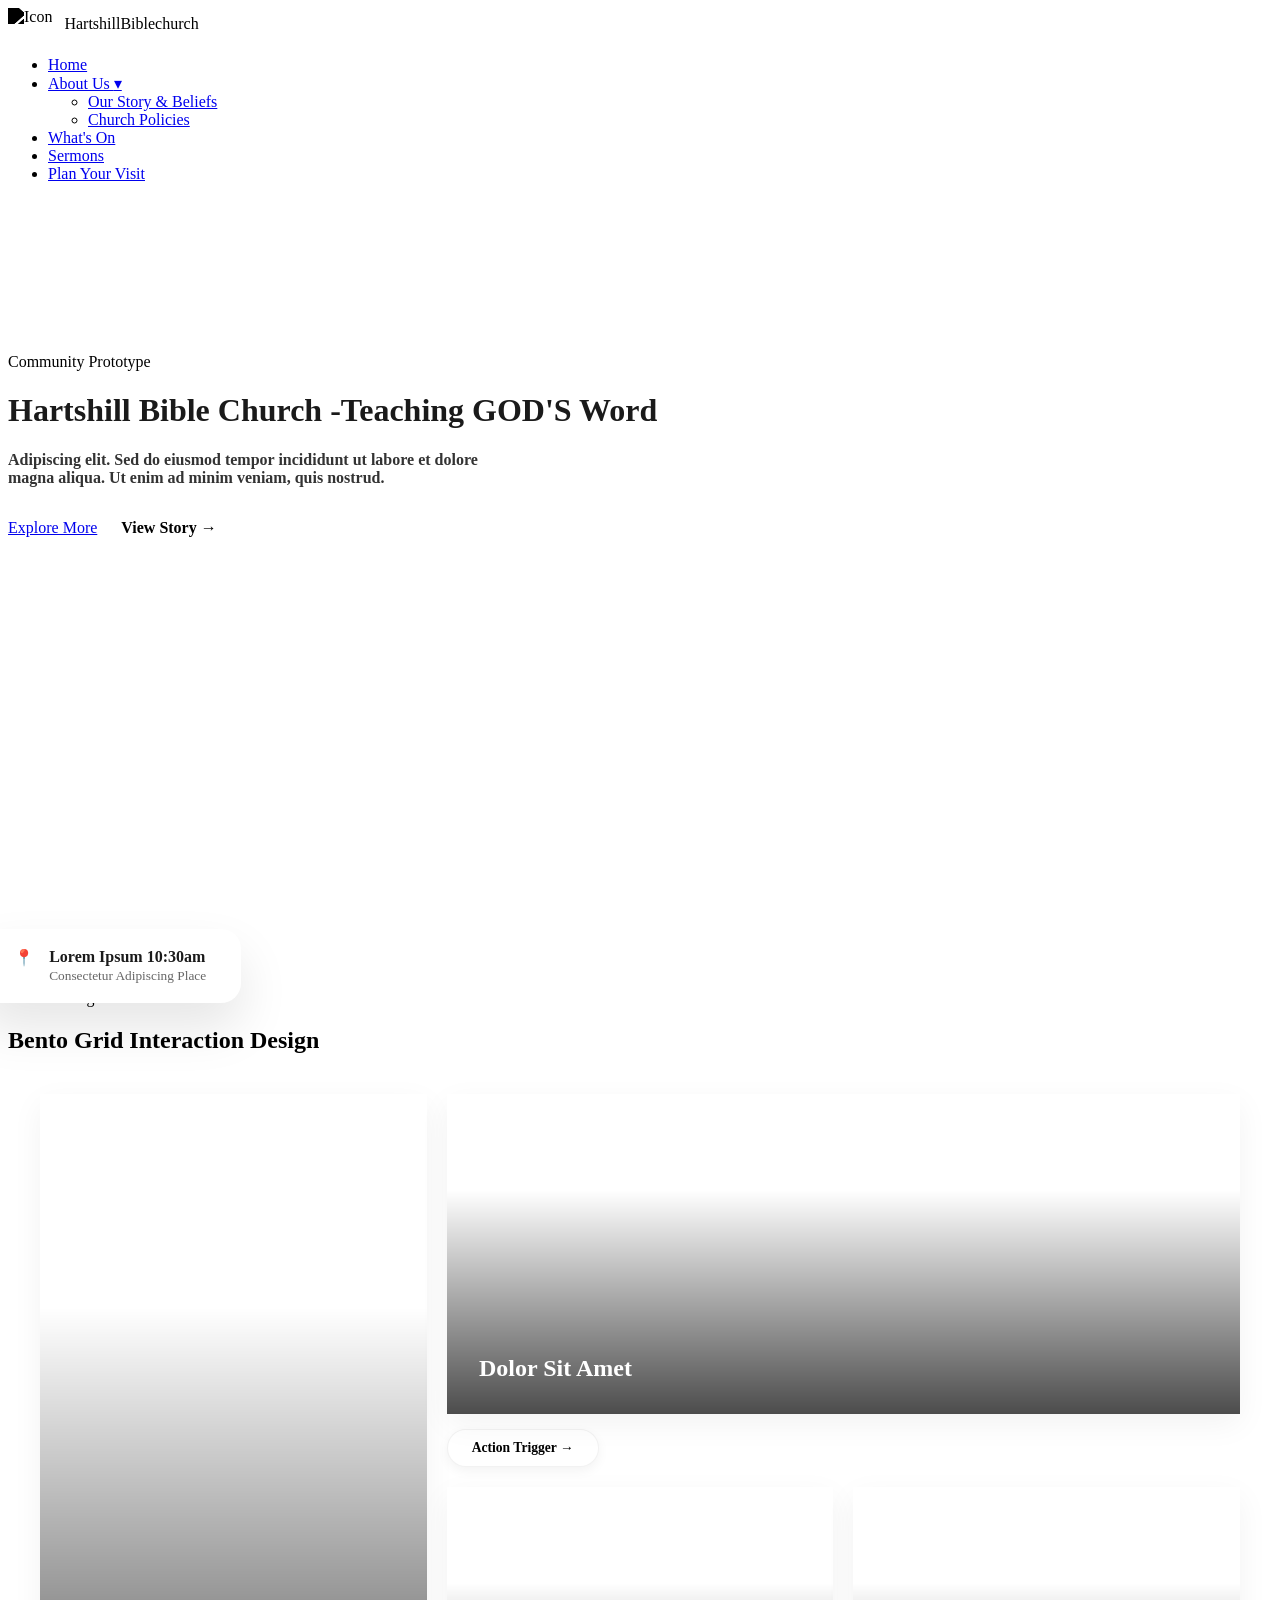
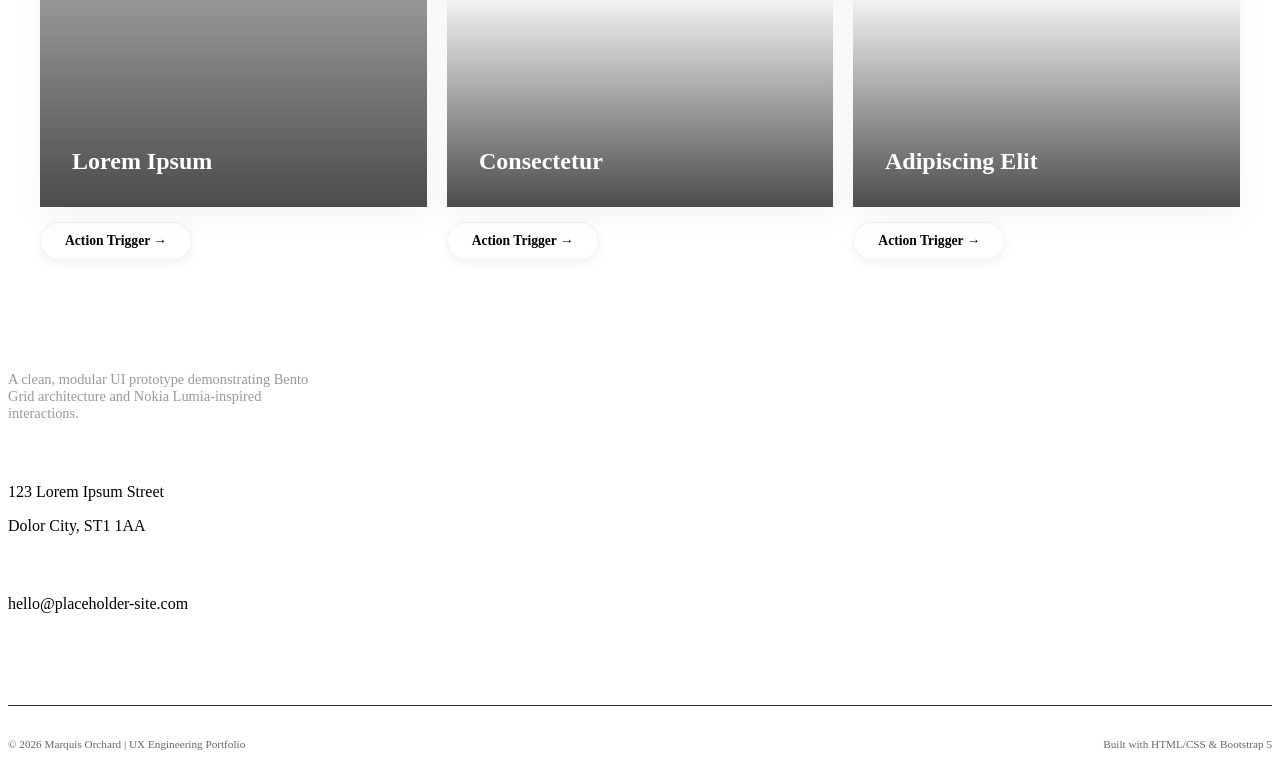
==== index.html @ 1adec82d "Initial Commit new" ====
<!DOCTYPE html>
<html lang="en">
<head>
    <meta charset="UTF-8">
    <meta name="viewport" content="width=device-width, initial-scale=1.0">
    <title>Project Prototype | UI Showcase</title>
    <link href="https://fonts.googleapis.com/css2?family=Plus+Jakarta+Sans:wght@300;400;600;800&display=swap" rel="stylesheet">
    <link rel="stylesheet" href="../Hartshill/Styles.css">
    <style>
        /* --- NAV & LOGO --- */
        .nav-logo-icon { 
            height: 32px; 
            width: auto;
            vertical-align: middle; 
            margin-right: 12px; 
            display: inline-block;
            filter: brightness(0); 
        }

        /* --- BENTO & TILE ANIMATION --- */
        .modern-bento {
            display: grid;
            grid-template-columns: repeat(3, 1fr);
            gap: 20px;
            max-width: 1200px;
            margin: 0 auto;
            padding: 20px;
        }

        .bento-card {
            height: 100%;
            min-height: 320px;
            padding: 0 !important;
            overflow: hidden;
            position: relative;
            background: white;
            border-radius: var(--radius);
            transition: transform 0.3s ease;
            box-shadow: 0 10px 30px rgba(0,0,0,0.05);
            text-decoration: none;
        }

        .bento-column.tall { grid-row: span 2; }
        .bento-column.wide { grid-column: span 2; }
        .bento-column { display: flex; flex-direction: column; gap: 15px; }

        .bento-card:hover .tile-slider { animation-play-state: paused !important; }
        .bento-card:hover { transform: translateY(-5px); z-index: 10; }

        .tile-slider {
            display: flex;
            flex-direction: column;
            width: 100%;
            height: 200%;
            position: absolute;
            top: 0; left: 0;
            will-change: transform;
        }

        @keyframes lumiaInterchange {
            0%, 40% { transform: translateY(0); }       
            50%, 90% { transform: translateY(-50%); }   
            100% { transform: translateY(0); }          
        }

        .bento-column:nth-child(1) .tile-slider { animation: lumiaInterchange 8s infinite; }
        .bento-column:nth-child(2) .tile-slider { animation: lumiaInterchange 11s infinite; animation-delay: 2s; }
        .bento-column:nth-child(3) .tile-slider { animation: lumiaInterchange 9s infinite; animation-delay: 1s; }
        .bento-column:nth-child(4) .tile-slider { animation: lumiaInterchange 10s infinite; animation-delay: 3s; }

        .tile-face {
            height: 50%;
            width: 100%;
            padding: 2rem;
            display: flex;
            flex-direction: column;
            justify-content: flex-end; 
            box-sizing: border-box;
            background-size: cover;
            background-position: center;
            position: relative;
        }

        .tile-face::before {
            content: '';
            position: absolute;
            top: 0; left: 0; width: 100%; height: 100%;
            background: linear-gradient(transparent 30%, rgba(0,0,0,0.7) 100%);
            z-index: 1;
        }

        .face-front h3 { color: white; margin: 0; z-index: 2; position: relative; font-size: 1.5rem; }

        .face-back { 
            background: var(--primary); 
            color: white; 
            justify-content: center; 
        }
        .face-back::before { display: none; } 
        .face-back h3, .face-back p { z-index: 2; position: relative; margin: 0; }
        .face-back p { margin-top: 10px; font-size: 0.85rem; line-height: 1.4; opacity: 0.9; }

        /* --- BUTTONS & TAGS --- */
        .btn-whats-on {
            display: inline-flex;
            align-items: center;
            padding: 10px 24px;
            background: white;
            color: var(--primary);
            text-decoration: none;
            border-radius: 100px;
            font-weight: 700;
            font-size: 0.85rem;
            box-shadow: 0 4px 12px rgba(0,0,0,0.05);
            transition: all 0.3s ease;
            border: 1px solid rgba(0,0,0,0.05);
        }
        .btn-whats-on:hover { transform: scale(1.05); background: var(--bg-alt); }

        .tag-green {
            position: absolute;
            top: 25px; left: 25px;
            background: var(--primary);
            padding: 6px 14px;
            border-radius: 100px;
            font-size: 0.7rem;
            font-weight: 800;
            text-transform: uppercase;
            letter-spacing: 1px;
            z-index: 3;
            color: white;
        }

        .reveal-card {
            opacity: 0;
            transform: translateY(20px);
            transition: all 0.6s ease-out;
        }
        .reveal-card.active { opacity: 1; transform: translateY(0); }

        .footer-logo {
            height: 100px;
            margin-bottom: 20px;
            filter: brightness(0) invert(1);
        }
        .footer-info-block h4 { color: white !important; opacity: 0.8; }

        @media (max-width: 900px) {
            .modern-bento { grid-template-columns: 1fr; }
            .bento-column.wide { grid-column: span 1; }
        }
    </style>
</head>
<body>

    <nav class="navbar">
        <a href="#" class="logo" style="text-decoration: none; color: inherit; display: flex; align-items: center;">
            <img src="../Hartshill/images/logo/cross.svg" alt="Icon" class="nav-logo-icon">
            Hartshill <span>Biblechurch</span>
        </a>
          <ul class="nav-links">
            <li><a href="../Hartshill/index.html">Home</a></li>
            <li class="dropdown">
                <a href="../Hartshill/About1.html" class="dropbtn">About Us <span class="chevron">▾</span></a>
                <ul class="dropdown-content">
                    <li><a href="../Hartshill/About1.html">Our Story & Beliefs</a></li>
                    <li><a href="../Hartshill/About2.html">Church Policies</a></li>
                </ul>
            </li>
            <li><a href="../Hartshill/whatson.html">What's On</a></li>
            <li><a href="../Hartshill/sermons.html">Sermons</a></li>
            <li><a href="../Hartshill/contacts.html" class="btn-nav">Plan Your Visit</a></li>
        </ul>
    </nav>

    <header class="video-hero">
        <div class="video-container">
            <video autoplay muted loop playsinline class="bg-video">
                <source src="../Hartshill/images/index/back.mp4" type="video/mp4">
            </video>
            <div class="video-overlay" style="background: linear-gradient(70deg, rgba(255, 255, 255, 0.5) 0%, rgba(255, 255, 255, 0.2) 100%);"></div>
        </div>
        <div class="hero-modern video-content">
            <div class="hero-text">
                <span class="badge">Community Prototype</span>
                <h1 style="color: #1a1a1a;">Hartshill Bible Church -Teaching <span>GOD'S</span> Word</h1>
                <p style="color: #333; font-weight: 600; max-width: 500px;">Adipiscing elit. Sed do eiusmod tempor incididunt ut labore et dolore magna aliqua. Ut enim ad minim veniam, quis nostrud.</p>
                <div class="hero-actions" style="margin-top: 2rem;">
                    <a href="#explore" class="btn-nav">Explore More</a>
                    <a href="#" style="margin-left: 20px; color: var(--primary); font-weight: 700; text-decoration: none;">View Story →</a>
                </div>
            </div>
            <div class="hero-visual">
                <div class="main-img" style="background: rgba(255, 255, 255, 0.15); height: 450px; width: 95%; backdrop-filter: blur(20px); border: 1px solid rgba(255, 255, 255, 0.4); border-radius: 40px; position: relative;">
                    <div class="float-card" style="box-shadow: 0 25px 50px rgba(0,0,0,0.1); background: white; border-radius: 20px; position: absolute; bottom: -15px; left: -30px; padding: 1.2rem 2.2rem; display: flex; gap: 15px;">
                        <span class="icon" style="color: var(--primary);">📍</span>
                        <div style="text-align: left;">
                            <strong style="color: #1a1a1a; display: block;">Lorem Ipsum 10:30am</strong>
                            <small style="color: #666;">Consectetur Adipiscing Place</small>
                        </div>
                    </div>
                </div>
            </div>
        </div>
    </header>

    <section class="grid-section bg-sage" id="explore">
        <div class="section-header-modern">
            <span class="sub-label">Interface Logic</span>
            <h2>Bento Grid Interaction Design</h2>
        </div>

        <div class="modern-bento">
            <div class="bento-column tall">
                <a href="#" class="bento-card reveal-card">
                    <div class="tile-slider">
                        <div class="tile-face face-front" style="background-image: url('../Hartshill/images/index/kids.png');">
                            <span class="tag-green">Category A</span>
                            <h3>Lorem Ipsum</h3>
                        </div>
                        <div class="tile-face face-back">
                            <h3>Lorem Ipsum</h3>
                            <p>Ut enim ad minim veniam, quis nostrud exercitation ullamco laboris nisi ut aliquip ex ea commodo consequat.</p>
                            <br>
                            <p>Duis aute irure dolor in reprehenderit in voluptate velit esse cillum dolore eu fugiat nulla pariatur.</p>
                        </div>
                    </div>
                </a>
                <div class="external-cta-wrap">
                    <a href="#" class="btn-whats-on">Action Trigger →</a>
                </div>
            </div>

            <div class="bento-column wide">
                <a href="#" class="bento-card reveal-card">
                    <div class="tile-slider">
                        <div class="tile-face face-front" style="background-image: url('../Hartshill/images/index/students.png');">
                            <span class="tag-green">Category B</span>
                            <h3>Dolor Sit Amet</h3>
                        </div>
                        <div class="tile-face face-back">
                            <h3>Dolor Sit Amet</h3>
                            <p>Excepteur sint occaecat cupidatat non proident, sunt in culpa qui officia deserunt mollit anim id est laborum.</p>
                            <br>
                            <p>Sed ut perspiciatis unde omnis iste natus error sit voluptatem accusantium doloremque laudantium.</p>
                        </div>
                    </div>
                </a>
                <div class="external-cta-wrap">
                    <a href="#" class="btn-whats-on">Action Trigger →</a>
                </div>
            </div>

            <div class="bento-column">
                <a href="#" class="bento-card reveal-card">
                    <div class="tile-slider">
                        <div class="tile-face face-front" style="background-image: url('../Hartshill/images/index/prayer.png');">
                            <h3>Consectetur</h3>
                        </div>
                        <div class="tile-face face-back">
                            <h3>Consectetur</h3>
                            <p>Nemo enim ipsam voluptatem quia voluptas sit aspernatur aut odit aut fugit, sed quia consequuntur magni dolores.</p>
                        </div>
                    </div>
                </a>
                <div class="external-cta-wrap">
                    <a href="#" class="btn-whats-on">Action Trigger →</a>
                </div>
            </div>

            <div class="bento-column">
                <a href="#" class="bento-card reveal-card">
                    <div class="tile-slider">
                        <div class="tile-face face-front" style="background-image: url('../Hartshill/images/index/community.png');">
                            <h3>Adipiscing Elit</h3>
                        </div>
                        <div class="tile-face face-back">
                            <h3>Adipiscing Elit</h3>
                            <p>Neque porro quisquam est, qui dolorem ipsum quia dolor sit amet, consectetur, adipisci velit, sed quia non numquam.</p>
                        </div>
                    </div>
                </a>
                <div class="external-cta-wrap">
                    <a href="#" class="btn-whats-on">Action Trigger →</a>
                </div>
            </div>
        </div>
    </section>

    <footer class="modern-footer">
        <div class="footer-grid">
            <div class="footer-left">
                <img src="../Hartshill/images/logo/logo.svg" alt="Logo" class="footer-logo">
                <h4 style="margin-bottom: 0.5rem; color: white !important;">Lorem Ipsum Organization</h4>
                <p style="color: #999; font-size: 0.9rem; max-width: 320px;">A clean, modular UI prototype demonstrating Bento Grid architecture and Nokia Lumia-inspired interactions.</p>
            </div>
            
            <div class="footer-info-block">
                <h4>Primary Location</h4>
                <p>123 Lorem Ipsum Street</p>
                <p>Dolor City, ST1 1AA</p>
            </div>

            <div class="footer-info-block">
                <h4>Contact Details</h4>
                <p>hello@placeholder-site.com</p>
                <div style="margin-top: 10px; font-size: 0.7rem; color: white; opacity: 0.6; font-weight: 800; letter-spacing: 1px;">DESIGN PROTOTYPE V1.0</div>
            </div>
        </div>

        <div style="margin-top: 4rem; padding-top: 2rem; border-top: 1px solid #333; display: flex; justify-content: space-between; font-size: 0.7rem; color: #666;">
            <span>© 2026 Marquis Orchard | UX Engineering Portfolio</span>
            <span>Built with HTML/CSS & Bootstrap 5</span>
        </div>
    </footer>

    <script>
        const observer = new IntersectionObserver((entries) => {
            entries.forEach(entry => {
                if (entry.isIntersecting) {
                    entry.target.classList.add('active');
                }
            });
        }, { threshold: 0.1 });
        document.querySelectorAll('.reveal-card').forEach(card => observer.observe(card));
    </script>
</body>
</html>
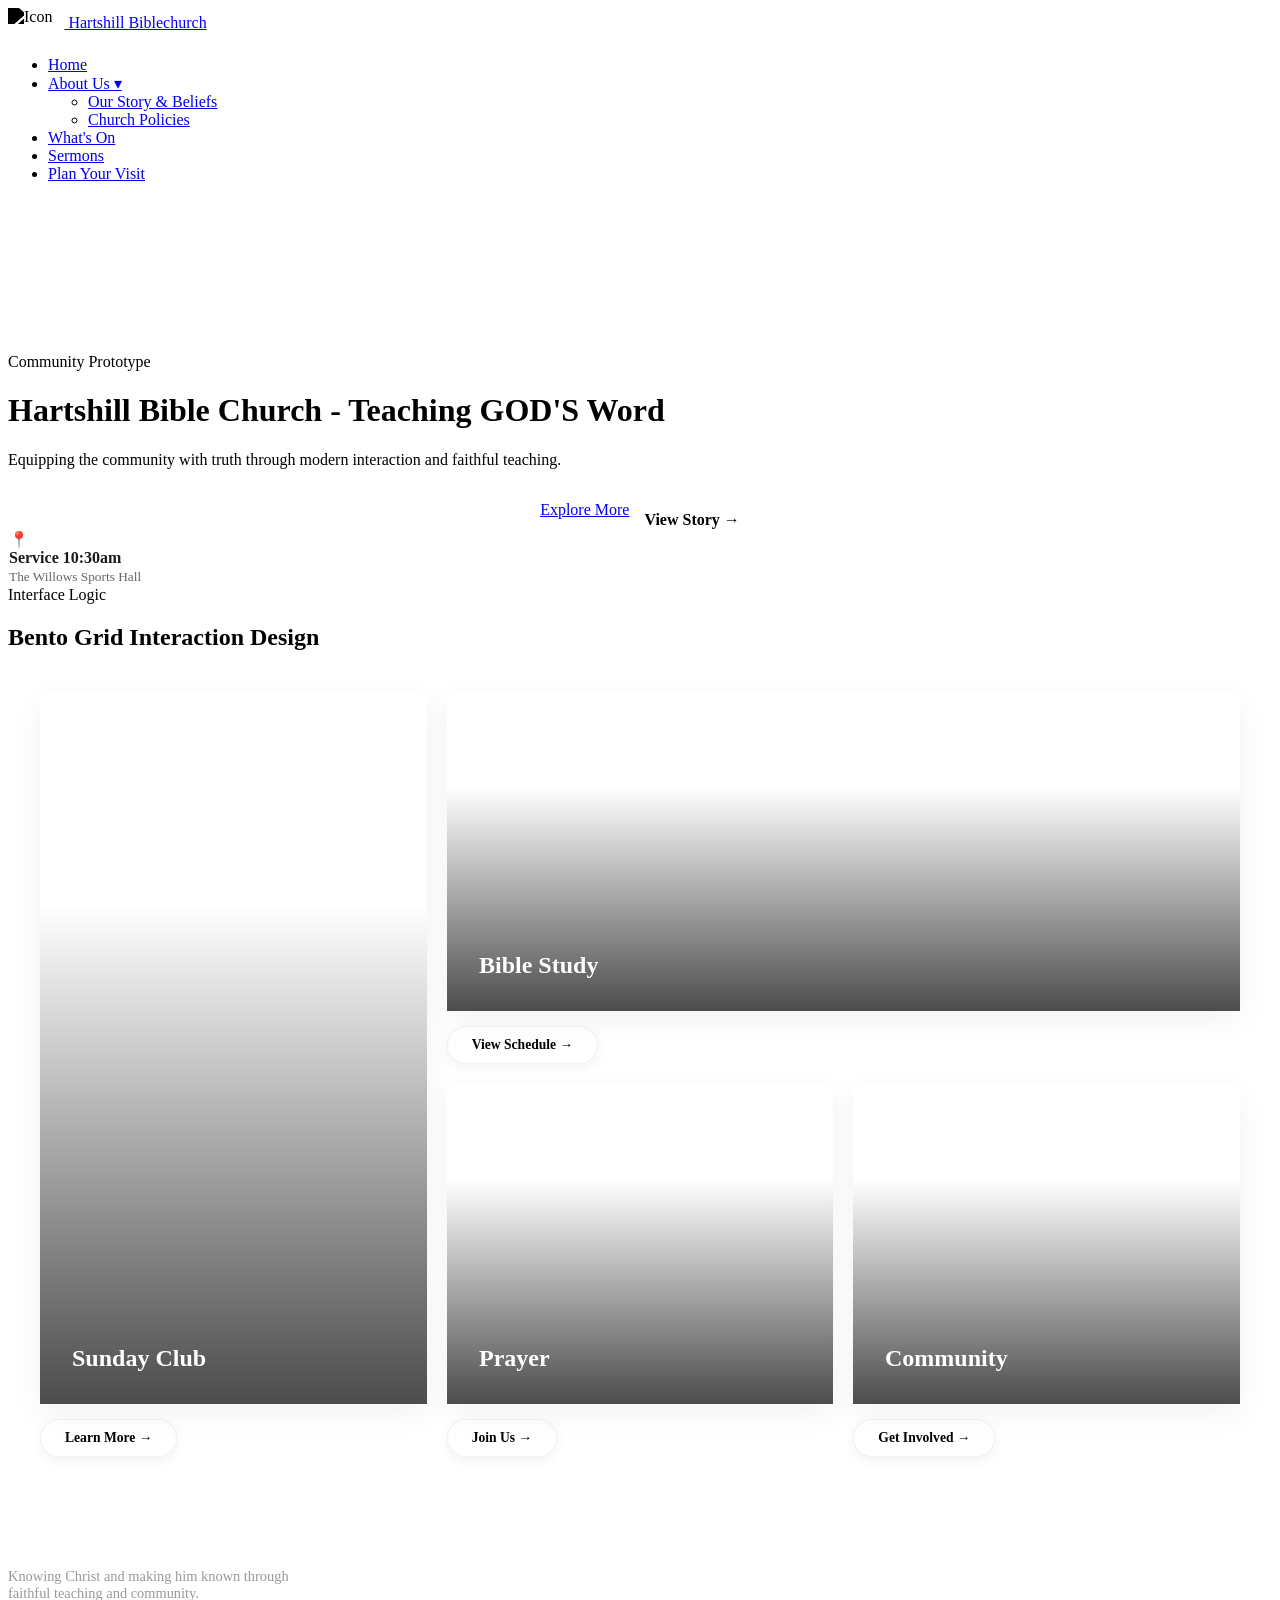
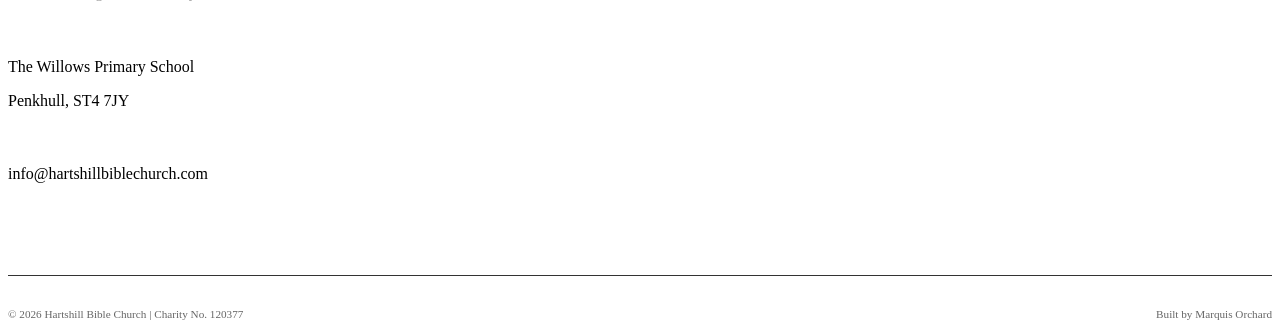
==== commit 3e2956bc: "new" ====
--- a/index.html
+++ b/index.html
@@ -143,18 +143,30 @@
             margin-bottom: 20px;
             filter: brightness(0) invert(1);
         }
-        .footer-info-block h4 { color: white !important; opacity: 0.8; }
-
+
+        /* --- NEW MOBILE OVERRIDES --- */
         @media (max-width: 900px) {
+            .video-hero { min-height: auto; padding: 100px 0 60px; }
+            .hero-modern { grid-template-columns: 1fr; text-align: center; gap: 2rem; }
+            .hero-text h1 { font-size: 2.5rem !important; }
+            .hero-text p { margin: 0 auto; }
+            .hero-visual { display: flex; justify-content: center; width: 100%; }
+            .main-img { width: 90% !important; height: 300px !important; margin: 0 auto; }
+            .float-card { position: relative !important; left: 0 !important; bottom: 0 !important; margin: 20px auto; width: 90%; }
+            
             .modern-bento { grid-template-columns: 1fr; }
             .bento-column.wide { grid-column: span 1; }
+            .bento-column.tall { grid-row: span 1; }
+            
+            .footer-grid { flex-direction: column; gap: 30px; text-align: center; }
+            .footer-left { display: flex; flex-direction: column; align-items: center; }
         }
     </style>
 </head>
 <body>
 
     <nav class="navbar">
-        <a href="#" class="logo" style="text-decoration: none; color: inherit; display: flex; align-items: center;">
+        <a href="#" class="logo">
             <img src="../Hartshill/images/logo/cross.svg" alt="Icon" class="nav-logo-icon">
             Hartshill <span>Biblechurch</span>
         </a>
@@ -178,25 +190,25 @@
             <video autoplay muted loop playsinline class="bg-video">
                 <source src="../Hartshill/images/index/back.mp4" type="video/mp4">
             </video>
-            <div class="video-overlay" style="background: linear-gradient(70deg, rgba(255, 255, 255, 0.5) 0%, rgba(255, 255, 255, 0.2) 100%);"></div>
+            <div class="video-overlay" style="background: linear-gradient(70deg, rgba(255, 255, 255, 0.7) 0%, rgba(255, 255, 255, 0.3) 100%);"></div>
         </div>
         <div class="hero-modern video-content">
             <div class="hero-text">
                 <span class="badge">Community Prototype</span>
-                <h1 style="color: #1a1a1a;">Hartshill Bible Church -Teaching <span>GOD'S</span> Word</h1>
-                <p style="color: #333; font-weight: 600; max-width: 500px;">Adipiscing elit. Sed do eiusmod tempor incididunt ut labore et dolore magna aliqua. Ut enim ad minim veniam, quis nostrud.</p>
-                <div class="hero-actions" style="margin-top: 2rem;">
+                <h1>Hartshill Bible Church - Teaching <span>GOD'S</span> Word</h1>
+                <p>Equipping the community with truth through modern interaction and faithful teaching.</p>
+                <div class="hero-actions" style="margin-top: 2rem; display: flex; gap: 15px; flex-wrap: wrap; justify-content: center;">
                     <a href="#explore" class="btn-nav">Explore More</a>
-                    <a href="#" style="margin-left: 20px; color: var(--primary); font-weight: 700; text-decoration: none;">View Story →</a>
+                    <a href="#" style="color: var(--primary); font-weight: 700; text-decoration: none; padding-top: 10px;">View Story →</a>
                 </div>
             </div>
             <div class="hero-visual">
-                <div class="main-img" style="background: rgba(255, 255, 255, 0.15); height: 450px; width: 95%; backdrop-filter: blur(20px); border: 1px solid rgba(255, 255, 255, 0.4); border-radius: 40px; position: relative;">
-                    <div class="float-card" style="box-shadow: 0 25px 50px rgba(0,0,0,0.1); background: white; border-radius: 20px; position: absolute; bottom: -15px; left: -30px; padding: 1.2rem 2.2rem; display: flex; gap: 15px;">
-                        <span class="icon" style="color: var(--primary);">📍</span>
+                <div class="main-img" style="background: rgba(255, 255, 255, 0.15); backdrop-filter: blur(20px); border: 1px solid rgba(255, 255, 255, 0.4); border-radius: 40px; position: relative;">
+                    <div class="float-card">
+                        <span class="icon">📍</span>
                         <div style="text-align: left;">
-                            <strong style="color: #1a1a1a; display: block;">Lorem Ipsum 10:30am</strong>
-                            <small style="color: #666;">Consectetur Adipiscing Place</small>
+                            <strong style="color: #1a1a1a; display: block;">Service 10:30am</strong>
+                            <small style="color: #666;">The Willows Sports Hall</small>
                         </div>
                     </div>
                 </div>
@@ -215,19 +227,17 @@
                 <a href="#" class="bento-card reveal-card">
                     <div class="tile-slider">
                         <div class="tile-face face-front" style="background-image: url('../Hartshill/images/index/kids.png');">
-                            <span class="tag-green">Category A</span>
-                            <h3>Lorem Ipsum</h3>
+                            <span class="tag-green">Children</span>
+                            <h3>Sunday Club</h3>
                         </div>
                         <div class="tile-face face-back">
-                            <h3>Lorem Ipsum</h3>
-                            <p>Ut enim ad minim veniam, quis nostrud exercitation ullamco laboris nisi ut aliquip ex ea commodo consequat.</p>
-                            <br>
-                            <p>Duis aute irure dolor in reprehenderit in voluptate velit esse cillum dolore eu fugiat nulla pariatur.</p>
+                            <h3>Sunday Club</h3>
+                            <p>Engaging teaching for the younger generation in a safe, fun environment.</p>
                         </div>
                     </div>
                 </a>
                 <div class="external-cta-wrap">
-                    <a href="#" class="btn-whats-on">Action Trigger →</a>
+                    <a href="#" class="btn-whats-on">Learn More →</a>
                 </div>
             </div>
 
@@ -235,19 +245,17 @@
                 <a href="#" class="bento-card reveal-card">
                     <div class="tile-slider">
                         <div class="tile-face face-front" style="background-image: url('../Hartshill/images/index/students.png');">
-                            <span class="tag-green">Category B</span>
-                            <h3>Dolor Sit Amet</h3>
+                            <span class="tag-green">Students</span>
+                            <h3>Bible Study</h3>
                         </div>
                         <div class="tile-face face-back">
-                            <h3>Dolor Sit Amet</h3>
-                            <p>Excepteur sint occaecat cupidatat non proident, sunt in culpa qui officia deserunt mollit anim id est laborum.</p>
-                            <br>
-                            <p>Sed ut perspiciatis unde omnis iste natus error sit voluptatem accusantium doloremque laudantium.</p>
+                            <h3>Bible Study</h3>
+                            <p>Mid-week groups focusing on deep dives into the text and community building.</p>
                         </div>
                     </div>
                 </a>
                 <div class="external-cta-wrap">
-                    <a href="#" class="btn-whats-on">Action Trigger →</a>
+                    <a href="#" class="btn-whats-on">View Schedule →</a>
                 </div>
             </div>
 
@@ -255,16 +263,16 @@
                 <a href="#" class="bento-card reveal-card">
                     <div class="tile-slider">
                         <div class="tile-face face-front" style="background-image: url('../Hartshill/images/index/prayer.png');">
-                            <h3>Consectetur</h3>
+                            <h3>Prayer</h3>
                         </div>
                         <div class="tile-face face-back">
-                            <h3>Consectetur</h3>
-                            <p>Nemo enim ipsam voluptatem quia voluptas sit aspernatur aut odit aut fugit, sed quia consequuntur magni dolores.</p>
+                            <h3>Prayer</h3>
+                            <p>Connecting with God through dedicated times of intercession and praise.</p>
                         </div>
                     </div>
                 </a>
                 <div class="external-cta-wrap">
-                    <a href="#" class="btn-whats-on">Action Trigger →</a>
+                    <a href="#" class="btn-whats-on">Join Us →</a>
                 </div>
             </div>
 
@@ -272,16 +280,16 @@
                 <a href="#" class="bento-card reveal-card">
                     <div class="tile-slider">
                         <div class="tile-face face-front" style="background-image: url('../Hartshill/images/index/community.png');">
-                            <h3>Adipiscing Elit</h3>
+                            <h3>Community</h3>
                         </div>
                         <div class="tile-face face-back">
-                            <h3>Adipiscing Elit</h3>
-                            <p>Neque porro quisquam est, qui dolorem ipsum quia dolor sit amet, consectetur, adipisci velit, sed quia non numquam.</p>
+                            <h3>Community</h3>
+                            <p>Events and gatherings designed to bring people together from all walks of life.</p>
                         </div>
                     </div>
                 </a>
                 <div class="external-cta-wrap">
-                    <a href="#" class="btn-whats-on">Action Trigger →</a>
+                    <a href="#" class="btn-whats-on">Get Involved →</a>
                 </div>
             </div>
         </div>
@@ -291,26 +299,26 @@
         <div class="footer-grid">
             <div class="footer-left">
                 <img src="../Hartshill/images/logo/logo.svg" alt="Logo" class="footer-logo">
-                <h4 style="margin-bottom: 0.5rem; color: white !important;">Lorem Ipsum Organization</h4>
-                <p style="color: #999; font-size: 0.9rem; max-width: 320px;">A clean, modular UI prototype demonstrating Bento Grid architecture and Nokia Lumia-inspired interactions.</p>
+                <h4 style="margin-bottom: 0.5rem; color: white !important;">Hartshill Bible Church</h4>
+                <p style="color: #999; font-size: 0.9rem; max-width: 320px;">Knowing Christ and making him known through faithful teaching and community.</p>
             </div>
             
             <div class="footer-info-block">
-                <h4>Primary Location</h4>
-                <p>123 Lorem Ipsum Street</p>
-                <p>Dolor City, ST1 1AA</p>
+                <h4 style="color: white !important; margin-bottom: 10px;">Primary Location</h4>
+                <p>The Willows Primary School</p>
+                <p>Penkhull, ST4 7JY</p>
             </div>
 
             <div class="footer-info-block">
-                <h4>Contact Details</h4>
-                <p>hello@placeholder-site.com</p>
+                <h4 style="color: white !important; margin-bottom: 10px;">Contact Details</h4>
+                <p>info@hartshillbiblechurch.com</p>
                 <div style="margin-top: 10px; font-size: 0.7rem; color: white; opacity: 0.6; font-weight: 800; letter-spacing: 1px;">DESIGN PROTOTYPE V1.0</div>
             </div>
         </div>
 
-        <div style="margin-top: 4rem; padding-top: 2rem; border-top: 1px solid #333; display: flex; justify-content: space-between; font-size: 0.7rem; color: #666;">
-            <span>© 2026 Marquis Orchard | UX Engineering Portfolio</span>
-            <span>Built with HTML/CSS & Bootstrap 5</span>
+        <div style="margin-top: 4rem; padding-top: 2rem; border-top: 1px solid #333; display: flex; justify-content: space-between; flex-wrap: wrap; gap: 10px; font-size: 0.7rem; color: #666;">
+            <span>© 2026 Hartshill Bible Church | Charity No. 120377</span>
+            <span>Built by Marquis Orchard</span>
         </div>
     </footer>
 
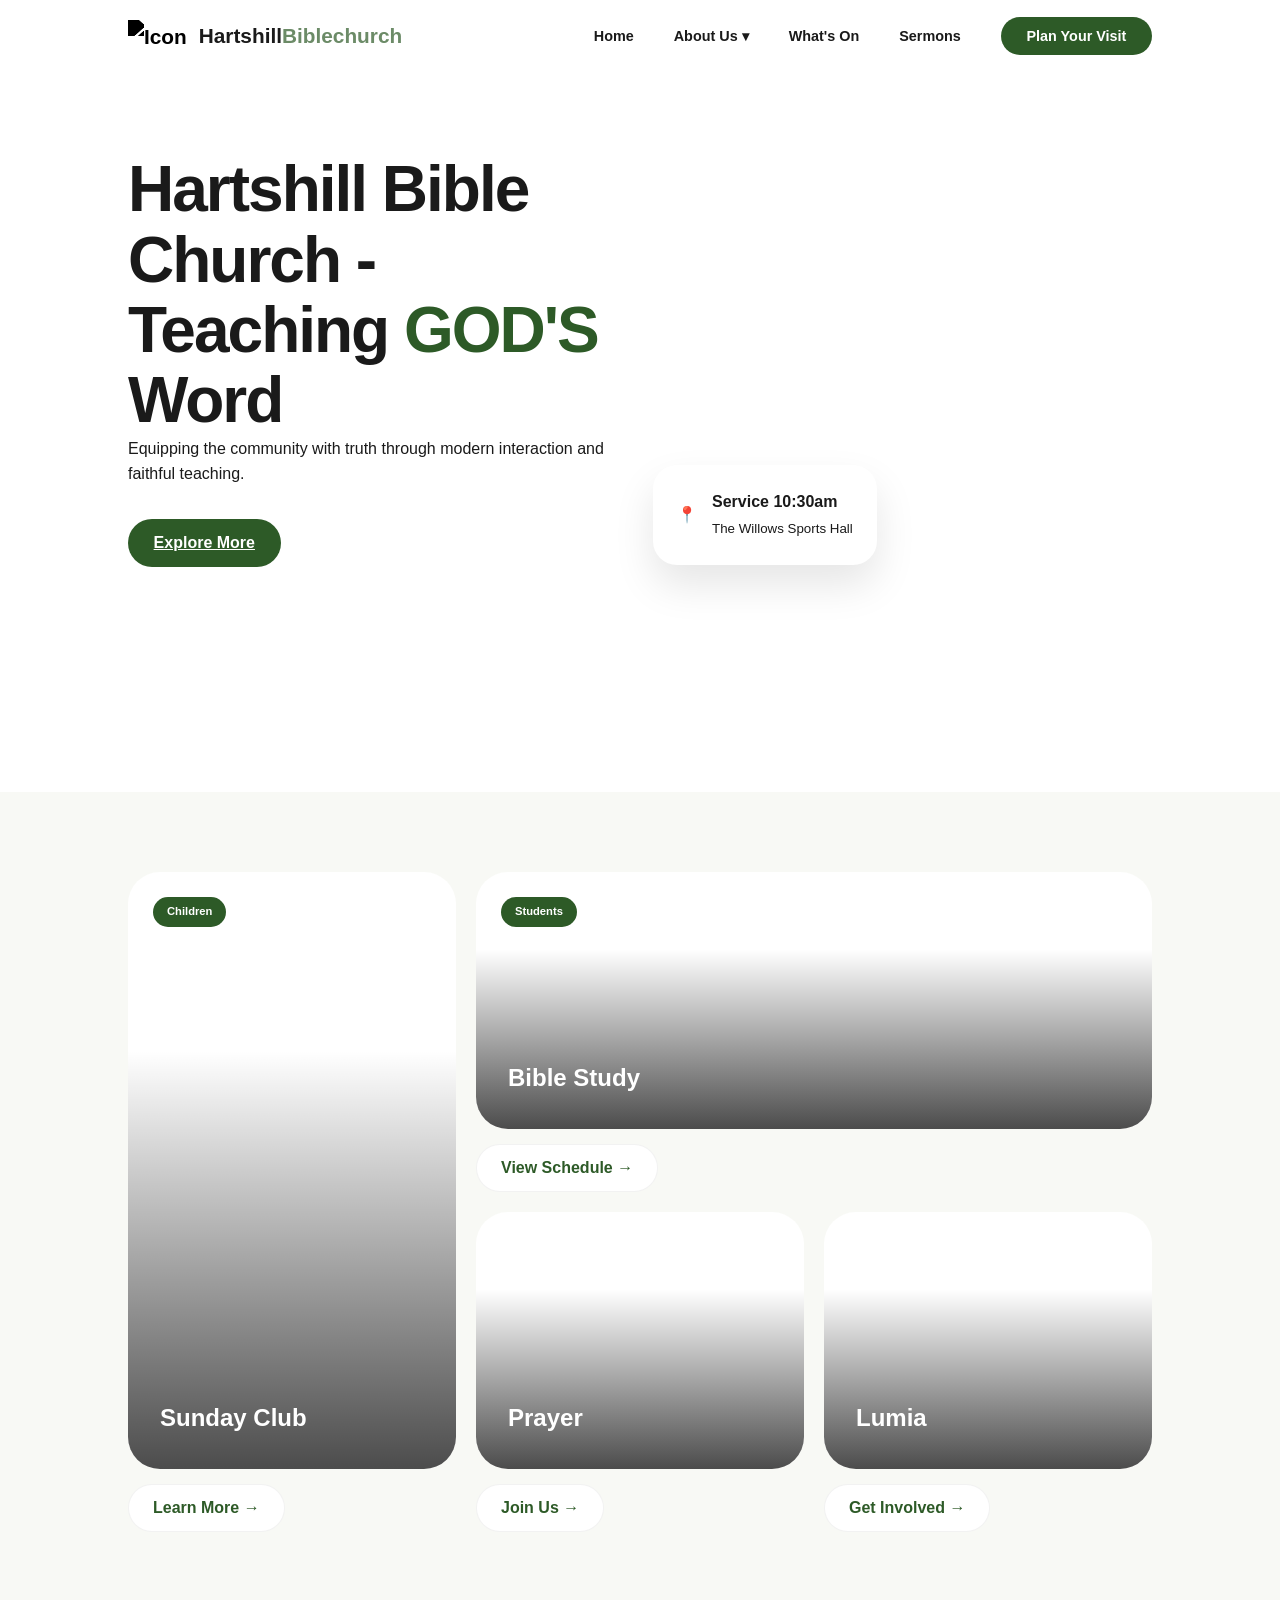
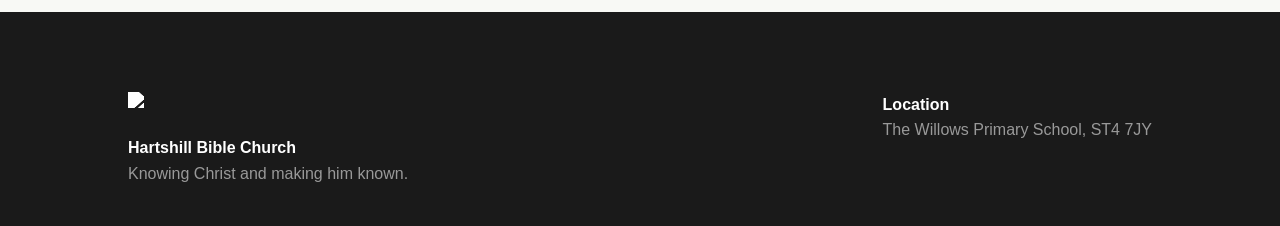
==== commit 0f975a02: "update" ====
--- a/index.html
+++ b/index.html
@@ -3,177 +3,148 @@
 <head>
     <meta charset="UTF-8">
     <meta name="viewport" content="width=device-width, initial-scale=1.0">
-    <title>Project Prototype | UI Showcase</title>
+    <title>Hartshill Bible Church | UI Prototype</title>
     <link href="https://fonts.googleapis.com/css2?family=Plus+Jakarta+Sans:wght@300;400;600;800&display=swap" rel="stylesheet">
-    <link rel="stylesheet" href="../Hartshill/Styles.css">
     <style>
-        /* --- NAV & LOGO --- */
-        .nav-logo-icon { 
-            height: 32px; 
-            width: auto;
-            vertical-align: middle; 
-            margin-right: 12px; 
-            display: inline-block;
-            filter: brightness(0); 
-        }
-
-        /* --- BENTO & TILE ANIMATION --- */
-        .modern-bento {
-            display: grid;
-            grid-template-columns: repeat(3, 1fr);
-            gap: 20px;
-            max-width: 1200px;
-            margin: 0 auto;
-            padding: 20px;
-        }
-
-        .bento-card {
-            height: 100%;
-            min-height: 320px;
-            padding: 0 !important;
-            overflow: hidden;
-            position: relative;
+        /* ==========================================================================
+           1. CORE VARIABLES & RESET
+           ========================================================================== */
+        :root {
+            --primary: #2d5a27;      /* Forest Green */
+            --accent: #d4a373;       /* Earthy Gold */
+            --text: #1a1a1a;
+            --text-light: #666;
+            --bg: #ffffff;
+            --bg-alt: #f8f9f5;
+            --radius: 32px;
+            --container-padding: 10%;
+        }
+
+        * { margin: 0; padding: 0; box-sizing: border-box; }
+
+        body {
+            font-family: 'Plus Jakarta Sans', sans-serif;
+            color: var(--text);
+            background: var(--bg);
+            overflow-x: hidden;
+            line-height: 1.6;
+        }
+
+        /* ==========================================================================
+           2. NAVIGATION (Fixes Dropdown Collision)
+           ========================================================================== */
+        .navbar {
+            display: flex;
+            justify-content: space-between;
+            align-items: center;
+            padding: 1.2rem var(--container-padding);
+            background: rgba(255, 255, 255, 0.85);
+            backdrop-filter: blur(20px);
+            position: sticky;
+            top: 0;
+            z-index: 2000;
+        }
+
+        .logo { font-weight: 800; font-size: 1.3rem; text-decoration: none; color: var(--text); display: flex; align-items: center; }
+        .logo span { color: var(--primary); opacity: 0.7; }
+        .nav-logo-icon { height: 32px; margin-right: 12px; filter: brightness(0); }
+
+        .nav-links { display: flex; gap: 2.5rem; list-style: none; align-items: center; }
+        .nav-links a { text-decoration: none; color: var(--text); font-weight: 600; font-size: 0.9rem; }
+
+        /* FIXED: Dropdown floats OVER the hero */
+        .dropdown { position: relative; }
+        .dropdown-content {
+            display: none;
+            position: absolute;
+            top: 100%;
+            left: 0;
             background: white;
-            border-radius: var(--radius);
-            transition: transform 0.3s ease;
-            box-shadow: 0 10px 30px rgba(0,0,0,0.05);
-            text-decoration: none;
-        }
-
+            min-width: 220px;
+            box-shadow: 0 10px 30px rgba(0,0,0,0.1);
+            border-radius: 15px;
+            padding: 10px 0;
+            list-style: none;
+            z-index: 3000;
+        }
+        .dropdown:hover .dropdown-content { display: block; animation: fadeIn 0.3s ease; }
+        .dropdown-content li a { padding: 10px 20px; display: block; }
+        .btn-nav { background: var(--primary); color: white !important; padding: 0.7rem 1.6rem; border-radius: 100px; font-weight: 700; }
+
+        /* ==========================================================================
+           3. HERO & VIDEO (Restored Layout)
+           ========================================================================== */
+        .video-hero { position: relative; width: 100%; overflow: hidden; min-height: 80vh; background: #fff; }
+        .video-container { position: absolute; top: 0; left: 0; width: 100%; height: 100%; z-index: 1; }
+        .bg-video { width: 100%; height: 100%; object-fit: cover; }
+        .video-overlay { position: absolute; top: 0; left: 0; width: 100%; height: 100%; background: linear-gradient(70deg, rgba(255, 255, 255, 0.7) 0%, rgba(255, 255, 255, 0.3) 100%); z-index: 2; }
+
+        .hero-modern { display: grid; grid-template-columns: 1fr 1fr; align-items: center; padding: 4rem var(--container-padding); gap: 4rem; position: relative; z-index: 3; }
+        .hero-text h1 { font-size: clamp(2.5rem, 5vw, 4.5rem); line-height: 1.1; letter-spacing: -2px; }
+        .hero-text span { color: var(--primary); }
+
+        .hero-visual { position: relative; }
+        .main-img { height: 450px; background: rgba(255, 255, 255, 0.15); backdrop-filter: blur(20px); border: 1px solid rgba(255, 255, 255, 0.4); border-radius: 40px; }
+        .float-card { position: absolute; bottom: 20px; left: -20px; background: white; padding: 1.5rem; border-radius: 24px; box-shadow: 0 20px 40px rgba(0,0,0,0.1); display: flex; gap: 15px; align-items: center; }
+
+        /* ==========================================================================
+           4. BENTO GRID & LUMIA ANIMATION (The Fixed Section)
+           ========================================================================== */
+        .grid-section { padding: 80px var(--container-padding); background: var(--bg-alt); }
+        .modern-bento { display: grid; grid-template-columns: repeat(3, 1fr); grid-auto-rows: 320px; gap: 20px; max-width: 1200px; margin: 0 auto; }
+        
+        /* Grid Alignment Fixes */
+        .bento-column { display: flex; flex-direction: column; gap: 15px; height: 100%; }
         .bento-column.tall { grid-row: span 2; }
         .bento-column.wide { grid-column: span 2; }
-        .bento-column { display: flex; flex-direction: column; gap: 15px; }
-
-        .bento-card:hover .tile-slider { animation-play-state: paused !important; }
+
+        .bento-card { flex: 1; position: relative; overflow: hidden; background: white; border-radius: var(--radius); transition: transform 0.3s ease; text-decoration: none; display: block; }
         .bento-card:hover { transform: translateY(-5px); z-index: 10; }
 
-        .tile-slider {
-            display: flex;
-            flex-direction: column;
-            width: 100%;
-            height: 200%;
-            position: absolute;
-            top: 0; left: 0;
-            will-change: transform;
-        }
-
+        /* The Animation Logic */
+        .tile-slider { position: absolute; width: 100%; height: 200%; top: 0; left: 0; }
         @keyframes lumiaInterchange {
             0%, 40% { transform: translateY(0); }       
             50%, 90% { transform: translateY(-50%); }   
             100% { transform: translateY(0); }          
         }
-
         .bento-column:nth-child(1) .tile-slider { animation: lumiaInterchange 8s infinite; }
         .bento-column:nth-child(2) .tile-slider { animation: lumiaInterchange 11s infinite; animation-delay: 2s; }
         .bento-column:nth-child(3) .tile-slider { animation: lumiaInterchange 9s infinite; animation-delay: 1s; }
         .bento-column:nth-child(4) .tile-slider { animation: lumiaInterchange 10s infinite; animation-delay: 3s; }
 
-        .tile-face {
-            height: 50%;
-            width: 100%;
-            padding: 2rem;
-            display: flex;
-            flex-direction: column;
-            justify-content: flex-end; 
-            box-sizing: border-box;
-            background-size: cover;
-            background-position: center;
-            position: relative;
-        }
-
-        .tile-face::before {
-            content: '';
-            position: absolute;
-            top: 0; left: 0; width: 100%; height: 100%;
-            background: linear-gradient(transparent 30%, rgba(0,0,0,0.7) 100%);
-            z-index: 1;
-        }
-
-        .face-front h3 { color: white; margin: 0; z-index: 2; position: relative; font-size: 1.5rem; }
-
-        .face-back { 
-            background: var(--primary); 
-            color: white; 
-            justify-content: center; 
-        }
-        .face-back::before { display: none; } 
-        .face-back h3, .face-back p { z-index: 2; position: relative; margin: 0; }
-        .face-back p { margin-top: 10px; font-size: 0.85rem; line-height: 1.4; opacity: 0.9; }
-
-        /* --- BUTTONS & TAGS --- */
-        .btn-whats-on {
-            display: inline-flex;
-            align-items: center;
-            padding: 10px 24px;
-            background: white;
-            color: var(--primary);
-            text-decoration: none;
-            border-radius: 100px;
-            font-weight: 700;
-            font-size: 0.85rem;
-            box-shadow: 0 4px 12px rgba(0,0,0,0.05);
-            transition: all 0.3s ease;
-            border: 1px solid rgba(0,0,0,0.05);
-        }
-        .btn-whats-on:hover { transform: scale(1.05); background: var(--bg-alt); }
-
-        .tag-green {
-            position: absolute;
-            top: 25px; left: 25px;
-            background: var(--primary);
-            padding: 6px 14px;
-            border-radius: 100px;
-            font-size: 0.7rem;
-            font-weight: 800;
-            text-transform: uppercase;
-            letter-spacing: 1px;
-            z-index: 3;
-            color: white;
-        }
-
-        .reveal-card {
-            opacity: 0;
-            transform: translateY(20px);
-            transition: all 0.6s ease-out;
-        }
+        .tile-face { height: 50%; width: 100%; padding: 2rem; display: flex; flex-direction: column; justify-content: flex-end; background-size: cover; background-position: center; position: relative; }
+        .tile-face::before { content: ''; position: absolute; top: 0; left: 0; width: 100%; height: 100%; background: linear-gradient(transparent 30%, rgba(0,0,0,0.7) 100%); z-index: 1; }
+        .face-front h3 { color: white; position: relative; z-index: 2; font-size: 1.5rem; }
+        .face-back { background: var(--primary); color: white; justify-content: center; align-items: center; text-align: center; }
+        .face-back h3, .face-back p { position: relative; z-index: 2; }
+
+        .tag-green { position: absolute; top: 25px; left: 25px; background: var(--primary); color: white; padding: 6px 14px; border-radius: 100px; font-size: 0.7rem; font-weight: 800; z-index: 3; }
+        .btn-whats-on { align-self: flex-start; padding: 10px 24px; background: white; color: var(--primary); border-radius: 100px; font-weight: 700; text-decoration: none; border: 1px solid rgba(0,0,0,0.05); }
+
+        /* ==========================================================================
+           5. FOOTER & MISC
+           ========================================================================== */
+        .modern-footer { background: #1a1a1a; padding: 80px var(--container-padding) 40px; color: white; }
+        .footer-logo { height: 100px; filter: brightness(0) invert(1); margin-bottom: 20px; }
+        
+        .reveal-card { opacity: 0; transform: translateY(20px); transition: all 0.6s ease-out; }
         .reveal-card.active { opacity: 1; transform: translateY(0); }
 
-        .footer-logo {
-            height: 100px;
-            margin-bottom: 20px;
-            filter: brightness(0) invert(1);
-        }
-
-        /* --- NEW MOBILE OVERRIDES --- */
-        @media (max-width: 900px) {
-            .video-hero { min-height: auto; padding: 100px 0 60px; }
-            .hero-modern { grid-template-columns: 1fr; text-align: center; gap: 2rem; }
-            .hero-text h1 { font-size: 2.5rem !important; }
-            .hero-text p { margin: 0 auto; }
-            .hero-visual { display: flex; justify-content: center; width: 100%; }
-            .main-img { width: 90% !important; height: 300px !important; margin: 0 auto; }
-            .float-card { position: relative !important; left: 0 !important; bottom: 0 !important; margin: 20px auto; width: 90%; }
-            
-            .modern-bento { grid-template-columns: 1fr; }
-            .bento-column.wide { grid-column: span 1; }
-            .bento-column.tall { grid-row: span 1; }
-            
-            .footer-grid { flex-direction: column; gap: 30px; text-align: center; }
-            .footer-left { display: flex; flex-direction: column; align-items: center; }
-        }
+        @keyframes fadeIn { from { opacity: 0; transform: translateY(10px); } to { opacity: 1; transform: translateY(0); } }
     </style>
 </head>
 <body>
 
     <nav class="navbar">
-        <a href="#" class="logo">
+        <a href="../Hartshill/index.html" class="logo">
             <img src="../Hartshill/images/logo/cross.svg" alt="Icon" class="nav-logo-icon">
             Hartshill <span>Biblechurch</span>
         </a>
-          <ul class="nav-links">
+        <ul class="nav-links">
             <li><a href="../Hartshill/index.html">Home</a></li>
             <li class="dropdown">
-                <a href="../Hartshill/About1.html" class="dropbtn">About Us <span class="chevron">▾</span></a>
+                <a href="#" class="dropbtn">About Us ▾</a>
                 <ul class="dropdown-content">
                     <li><a href="../Hartshill/About1.html">Our Story & Beliefs</a></li>
                     <li><a href="../Hartshill/About2.html">Church Policies</a></li>
@@ -190,38 +161,30 @@
             <video autoplay muted loop playsinline class="bg-video">
                 <source src="../Hartshill/images/index/back.mp4" type="video/mp4">
             </video>
-            <div class="video-overlay" style="background: linear-gradient(70deg, rgba(255, 255, 255, 0.7) 0%, rgba(255, 255, 255, 0.3) 100%);"></div>
-        </div>
-        <div class="hero-modern video-content">
+            <div class="video-overlay"></div>
+        </div>
+        <div class="hero-modern">
             <div class="hero-text">
-                <span class="badge">Community Prototype</span>
                 <h1>Hartshill Bible Church - Teaching <span>GOD'S</span> Word</h1>
                 <p>Equipping the community with truth through modern interaction and faithful teaching.</p>
-                <div class="hero-actions" style="margin-top: 2rem; display: flex; gap: 15px; flex-wrap: wrap; justify-content: center;">
+                <div style="margin-top: 2rem; display: flex; gap: 15px;">
                     <a href="#explore" class="btn-nav">Explore More</a>
-                    <a href="#" style="color: var(--primary); font-weight: 700; text-decoration: none; padding-top: 10px;">View Story →</a>
                 </div>
             </div>
             <div class="hero-visual">
-                <div class="main-img" style="background: rgba(255, 255, 255, 0.15); backdrop-filter: blur(20px); border: 1px solid rgba(255, 255, 255, 0.4); border-radius: 40px; position: relative;">
+                <div class="main-img">
                     <div class="float-card">
-                        <span class="icon">📍</span>
-                        <div style="text-align: left;">
-                            <strong style="color: #1a1a1a; display: block;">Service 10:30am</strong>
-                            <small style="color: #666;">The Willows Sports Hall</small>
-                        </div>
+                        <span>📍</span>
+                        <div><strong>Service 10:30am</strong><br><small>The Willows Sports Hall</small></div>
                     </div>
                 </div>
             </div>
         </div>
     </header>
 
-    <section class="grid-section bg-sage" id="explore">
-        <div class="section-header-modern">
-            <span class="sub-label">Interface Logic</span>
-            <h2>Bento Grid Interaction Design</h2>
-        </div>
-
+    
+
+    <section class="grid-section" id="explore">
         <div class="modern-bento">
             <div class="bento-column tall">
                 <a href="#" class="bento-card reveal-card">
@@ -232,13 +195,11 @@
                         </div>
                         <div class="tile-face face-back">
                             <h3>Sunday Club</h3>
-                            <p>Engaging teaching for the younger generation in a safe, fun environment.</p>
-                        </div>
-                    </div>
-                </a>
-                <div class="external-cta-wrap">
-                    <a href="#" class="btn-whats-on">Learn More →</a>
-                </div>
+                            <p>Teaching the next generation.</p>
+                        </div>
+                    </div>
+                </a>
+                <a href="#" class="btn-whats-on">Learn More →</a>
             </div>
 
             <div class="bento-column wide">
@@ -250,13 +211,11 @@
                         </div>
                         <div class="tile-face face-back">
                             <h3>Bible Study</h3>
-                            <p>Mid-week groups focusing on deep dives into the text and community building.</p>
-                        </div>
-                    </div>
-                </a>
-                <div class="external-cta-wrap">
-                    <a href="#" class="btn-whats-on">View Schedule →</a>
-                </div>
+                            <p>Deep dives into scripture.</p>
+                        </div>
+                    </div>
+                </a>
+                <a href="#" class="btn-whats-on">View Schedule →</a>
             </div>
 
             <div class="bento-column">
@@ -267,67 +226,48 @@
                         </div>
                         <div class="tile-face face-back">
                             <h3>Prayer</h3>
-                            <p>Connecting with God through dedicated times of intercession and praise.</p>
-                        </div>
-                    </div>
-                </a>
-                <div class="external-cta-wrap">
-                    <a href="#" class="btn-whats-on">Join Us →</a>
-                </div>
+                            <p>Community intercession.</p>
+                        </div>
+                    </div>
+                </a>
+                <a href="#" class="btn-whats-on">Join Us →</a>
             </div>
 
             <div class="bento-column">
                 <a href="#" class="bento-card reveal-card">
                     <div class="tile-slider">
                         <div class="tile-face face-front" style="background-image: url('../Hartshill/images/index/community.png');">
-                            <h3>Community</h3>
-                        </div>
-                        <div class="tile-face face-back">
-                            <h3>Community</h3>
-                            <p>Events and gatherings designed to bring people together from all walks of life.</p>
-                        </div>
-                    </div>
-                </a>
-                <div class="external-cta-wrap">
-                    <a href="#" class="btn-whats-on">Get Involved →</a>
-                </div>
+                            <h3>Lumia</h3>
+                        </div>
+                        <div class="tile-face face-back">
+                            <h3>Lumia</h3>
+                            <p>Gathering together.</p>
+                        </div>
+                    </div>
+                </a>
+                <a href="#" class="btn-whats-on">Get Involved →</a>
             </div>
         </div>
     </section>
 
     <footer class="modern-footer">
-        <div class="footer-grid">
-            <div class="footer-left">
-                <img src="../Hartshill/images/logo/logo.svg" alt="Logo" class="footer-logo">
-                <h4 style="margin-bottom: 0.5rem; color: white !important;">Hartshill Bible Church</h4>
-                <p style="color: #999; font-size: 0.9rem; max-width: 320px;">Knowing Christ and making him known through faithful teaching and community.</p>
-            </div>
-            
-            <div class="footer-info-block">
-                <h4 style="color: white !important; margin-bottom: 10px;">Primary Location</h4>
-                <p>The Willows Primary School</p>
-                <p>Penkhull, ST4 7JY</p>
-            </div>
-
-            <div class="footer-info-block">
-                <h4 style="color: white !important; margin-bottom: 10px;">Contact Details</h4>
-                <p>info@hartshillbiblechurch.com</p>
-                <div style="margin-top: 10px; font-size: 0.7rem; color: white; opacity: 0.6; font-weight: 800; letter-spacing: 1px;">DESIGN PROTOTYPE V1.0</div>
-            </div>
-        </div>
-
-        <div style="margin-top: 4rem; padding-top: 2rem; border-top: 1px solid #333; display: flex; justify-content: space-between; flex-wrap: wrap; gap: 10px; font-size: 0.7rem; color: #666;">
-            <span>© 2026 Hartshill Bible Church | Charity No. 120377</span>
-            <span>Built by Marquis Orchard</span>
+        <div style="display: flex; justify-content: space-between; flex-wrap: wrap; gap: 40px;">
+            <div>
+                <img src="../Hartshill/images/logo/logo.svg" class="footer-logo">
+                <h4>Hartshill Bible Church</h4>
+                <p style="color: #999; max-width: 300px;">Knowing Christ and making him known.</p>
+            </div>
+            <div>
+                <h4>Location</h4>
+                <p style="color: #999;">The Willows Primary School, ST4 7JY</p>
+            </div>
         </div>
     </footer>
 
     <script>
         const observer = new IntersectionObserver((entries) => {
             entries.forEach(entry => {
-                if (entry.isIntersecting) {
-                    entry.target.classList.add('active');
-                }
+                if (entry.isIntersecting) entry.target.classList.add('active');
             });
         }, { threshold: 0.1 });
         document.querySelectorAll('.reveal-card').forEach(card => observer.observe(card));
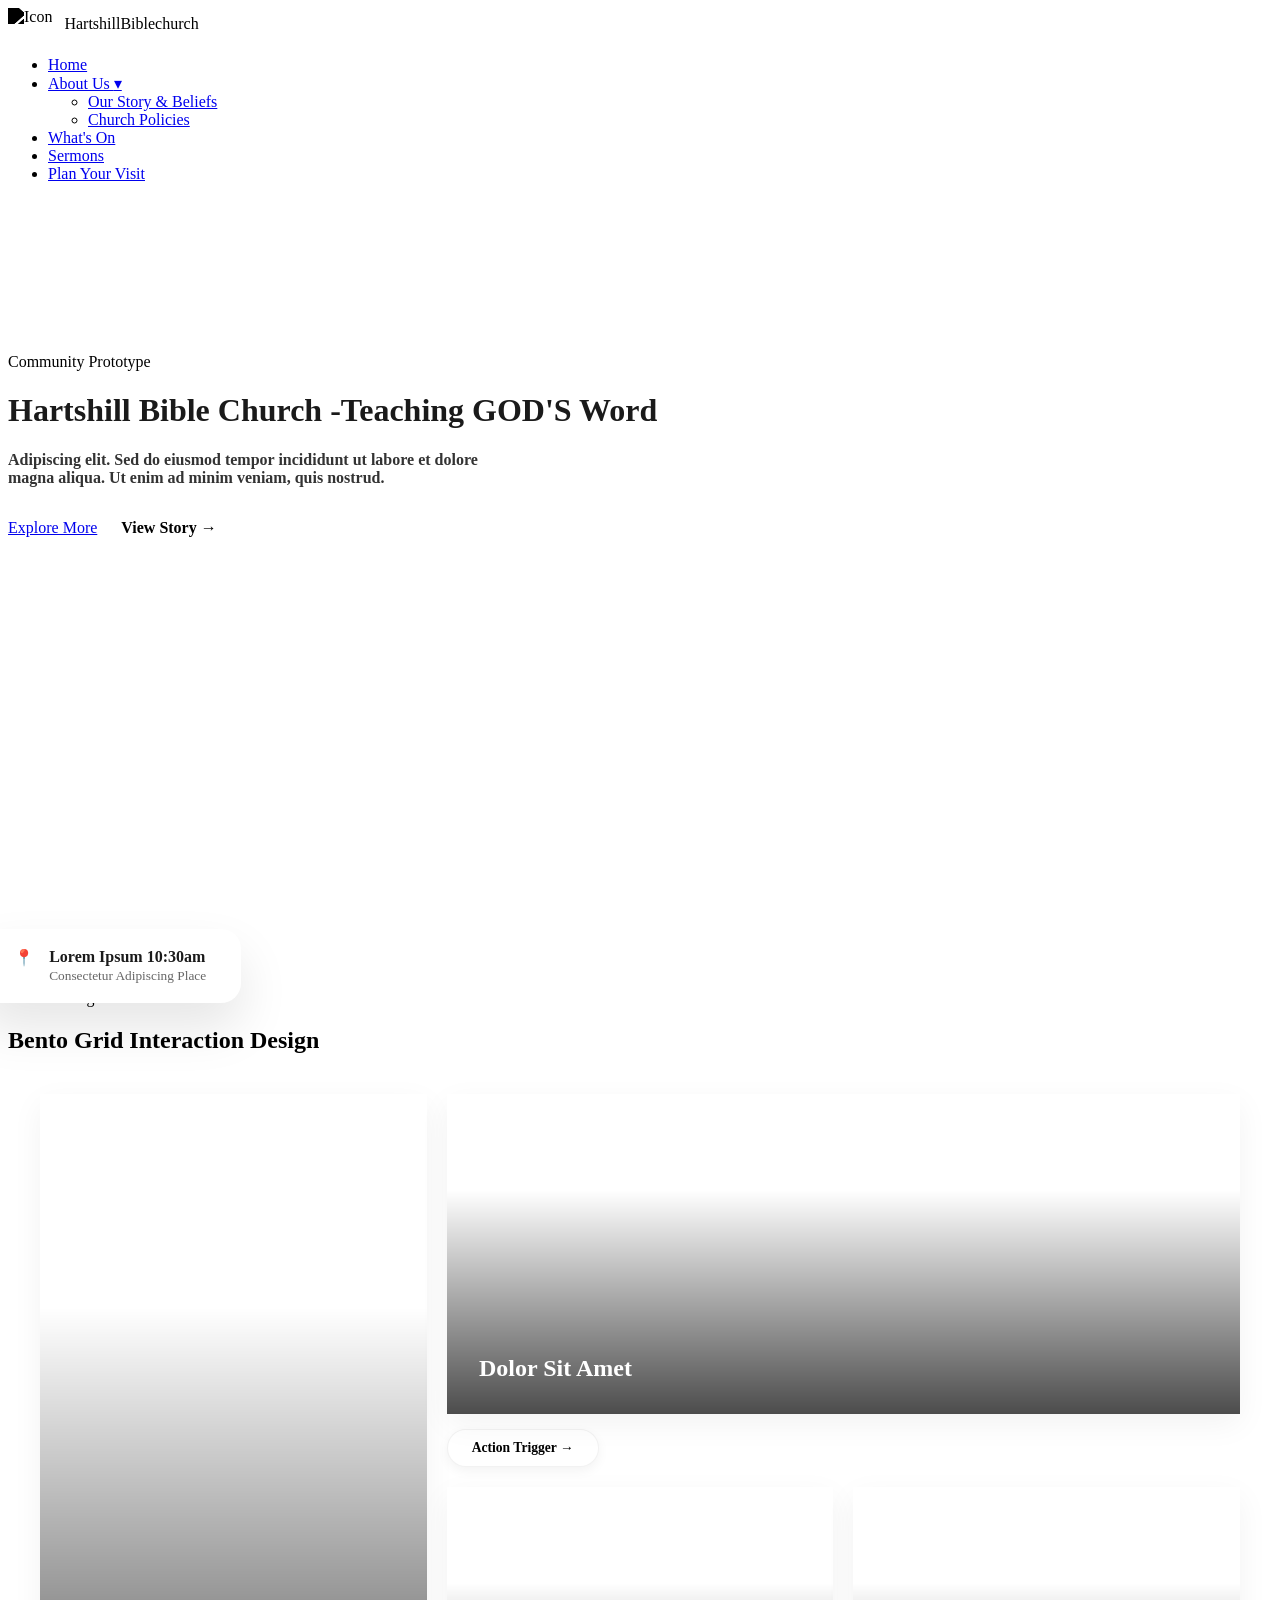
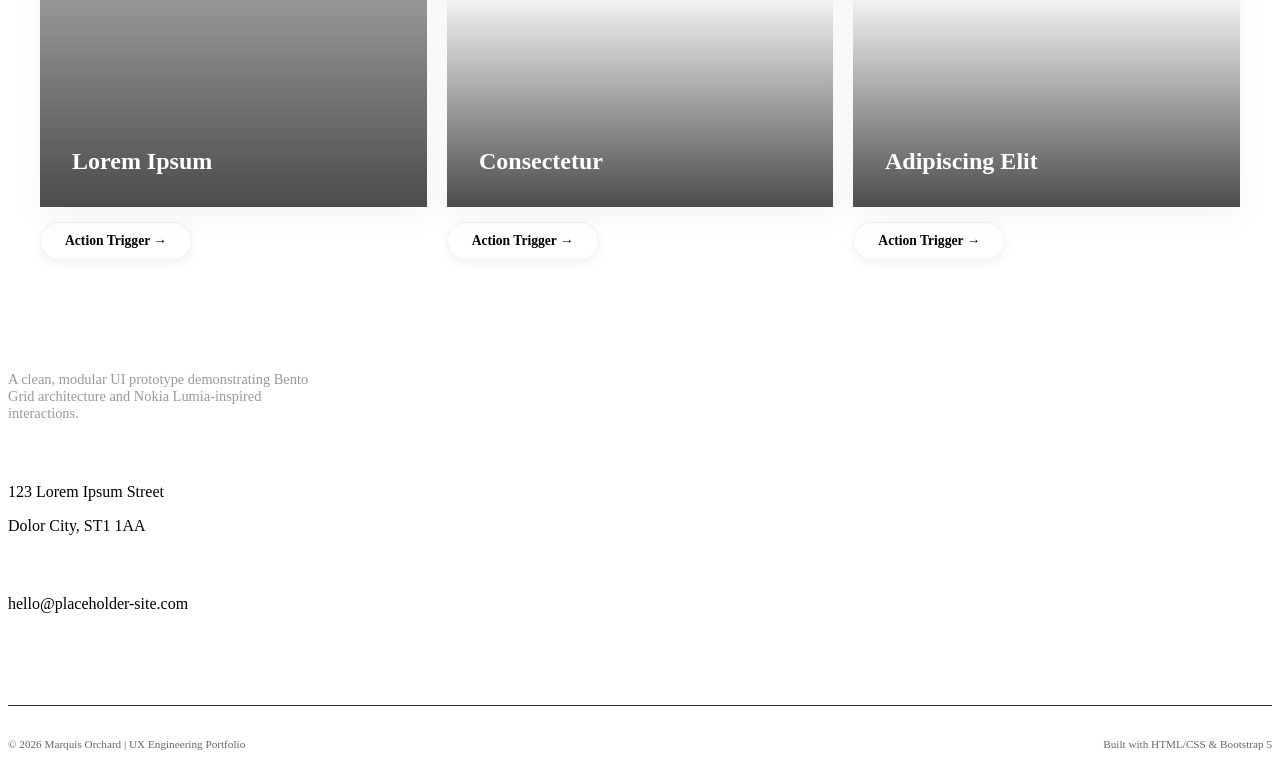
==== commit a5a9a528: "redone" ====
--- a/index.html
+++ b/index.html
@@ -3,148 +3,165 @@
 <head>
     <meta charset="UTF-8">
     <meta name="viewport" content="width=device-width, initial-scale=1.0">
-    <title>Hartshill Bible Church | UI Prototype</title>
+    <title>Project Prototype | UI Showcase</title>
     <link href="https://fonts.googleapis.com/css2?family=Plus+Jakarta+Sans:wght@300;400;600;800&display=swap" rel="stylesheet">
+    <link rel="stylesheet" href="../Hartshill/Styles.css">
     <style>
-        /* ==========================================================================
-           1. CORE VARIABLES & RESET
-           ========================================================================== */
-        :root {
-            --primary: #2d5a27;      /* Forest Green */
-            --accent: #d4a373;       /* Earthy Gold */
-            --text: #1a1a1a;
-            --text-light: #666;
-            --bg: #ffffff;
-            --bg-alt: #f8f9f5;
-            --radius: 32px;
-            --container-padding: 10%;
-        }
-
-        * { margin: 0; padding: 0; box-sizing: border-box; }
-
-        body {
-            font-family: 'Plus Jakarta Sans', sans-serif;
-            color: var(--text);
-            background: var(--bg);
-            overflow-x: hidden;
-            line-height: 1.6;
-        }
-
-        /* ==========================================================================
-           2. NAVIGATION (Fixes Dropdown Collision)
-           ========================================================================== */
-        .navbar {
-            display: flex;
-            justify-content: space-between;
-            align-items: center;
-            padding: 1.2rem var(--container-padding);
-            background: rgba(255, 255, 255, 0.85);
-            backdrop-filter: blur(20px);
-            position: sticky;
-            top: 0;
-            z-index: 2000;
-        }
-
-        .logo { font-weight: 800; font-size: 1.3rem; text-decoration: none; color: var(--text); display: flex; align-items: center; }
-        .logo span { color: var(--primary); opacity: 0.7; }
-        .nav-logo-icon { height: 32px; margin-right: 12px; filter: brightness(0); }
-
-        .nav-links { display: flex; gap: 2.5rem; list-style: none; align-items: center; }
-        .nav-links a { text-decoration: none; color: var(--text); font-weight: 600; font-size: 0.9rem; }
-
-        /* FIXED: Dropdown floats OVER the hero */
-        .dropdown { position: relative; }
-        .dropdown-content {
-            display: none;
-            position: absolute;
-            top: 100%;
-            left: 0;
+        /* --- NAV & LOGO --- */
+        .nav-logo-icon { 
+            height: 32px; 
+            width: auto;
+            vertical-align: middle; 
+            margin-right: 12px; 
+            display: inline-block;
+            filter: brightness(0); 
+        }
+
+        /* --- BENTO & TILE ANIMATION --- */
+        .modern-bento {
+            display: grid;
+            grid-template-columns: repeat(3, 1fr);
+            gap: 20px;
+            max-width: 1200px;
+            margin: 0 auto;
+            padding: 20px;
+        }
+
+        .bento-card {
+            height: 100%;
+            min-height: 320px;
+            padding: 0 !important;
+            overflow: hidden;
+            position: relative;
             background: white;
-            min-width: 220px;
-            box-shadow: 0 10px 30px rgba(0,0,0,0.1);
-            border-radius: 15px;
-            padding: 10px 0;
-            list-style: none;
-            z-index: 3000;
-        }
-        .dropdown:hover .dropdown-content { display: block; animation: fadeIn 0.3s ease; }
-        .dropdown-content li a { padding: 10px 20px; display: block; }
-        .btn-nav { background: var(--primary); color: white !important; padding: 0.7rem 1.6rem; border-radius: 100px; font-weight: 700; }
-
-        /* ==========================================================================
-           3. HERO & VIDEO (Restored Layout)
-           ========================================================================== */
-        .video-hero { position: relative; width: 100%; overflow: hidden; min-height: 80vh; background: #fff; }
-        .video-container { position: absolute; top: 0; left: 0; width: 100%; height: 100%; z-index: 1; }
-        .bg-video { width: 100%; height: 100%; object-fit: cover; }
-        .video-overlay { position: absolute; top: 0; left: 0; width: 100%; height: 100%; background: linear-gradient(70deg, rgba(255, 255, 255, 0.7) 0%, rgba(255, 255, 255, 0.3) 100%); z-index: 2; }
-
-        .hero-modern { display: grid; grid-template-columns: 1fr 1fr; align-items: center; padding: 4rem var(--container-padding); gap: 4rem; position: relative; z-index: 3; }
-        .hero-text h1 { font-size: clamp(2.5rem, 5vw, 4.5rem); line-height: 1.1; letter-spacing: -2px; }
-        .hero-text span { color: var(--primary); }
-
-        .hero-visual { position: relative; }
-        .main-img { height: 450px; background: rgba(255, 255, 255, 0.15); backdrop-filter: blur(20px); border: 1px solid rgba(255, 255, 255, 0.4); border-radius: 40px; }
-        .float-card { position: absolute; bottom: 20px; left: -20px; background: white; padding: 1.5rem; border-radius: 24px; box-shadow: 0 20px 40px rgba(0,0,0,0.1); display: flex; gap: 15px; align-items: center; }
-
-        /* ==========================================================================
-           4. BENTO GRID & LUMIA ANIMATION (The Fixed Section)
-           ========================================================================== */
-        .grid-section { padding: 80px var(--container-padding); background: var(--bg-alt); }
-        .modern-bento { display: grid; grid-template-columns: repeat(3, 1fr); grid-auto-rows: 320px; gap: 20px; max-width: 1200px; margin: 0 auto; }
-        
-        /* Grid Alignment Fixes */
-        .bento-column { display: flex; flex-direction: column; gap: 15px; height: 100%; }
+            border-radius: var(--radius);
+            transition: transform 0.3s ease;
+            box-shadow: 0 10px 30px rgba(0,0,0,0.05);
+            text-decoration: none;
+        }
+
         .bento-column.tall { grid-row: span 2; }
         .bento-column.wide { grid-column: span 2; }
-
-        .bento-card { flex: 1; position: relative; overflow: hidden; background: white; border-radius: var(--radius); transition: transform 0.3s ease; text-decoration: none; display: block; }
+        .bento-column { display: flex; flex-direction: column; gap: 15px; }
+
+        .bento-card:hover .tile-slider { animation-play-state: paused !important; }
         .bento-card:hover { transform: translateY(-5px); z-index: 10; }
 
-        /* The Animation Logic */
-        .tile-slider { position: absolute; width: 100%; height: 200%; top: 0; left: 0; }
+        .tile-slider {
+            display: flex;
+            flex-direction: column;
+            width: 100%;
+            height: 200%;
+            position: absolute;
+            top: 0; left: 0;
+            will-change: transform;
+        }
+
         @keyframes lumiaInterchange {
             0%, 40% { transform: translateY(0); }       
             50%, 90% { transform: translateY(-50%); }   
             100% { transform: translateY(0); }          
         }
+
         .bento-column:nth-child(1) .tile-slider { animation: lumiaInterchange 8s infinite; }
         .bento-column:nth-child(2) .tile-slider { animation: lumiaInterchange 11s infinite; animation-delay: 2s; }
         .bento-column:nth-child(3) .tile-slider { animation: lumiaInterchange 9s infinite; animation-delay: 1s; }
         .bento-column:nth-child(4) .tile-slider { animation: lumiaInterchange 10s infinite; animation-delay: 3s; }
 
-        .tile-face { height: 50%; width: 100%; padding: 2rem; display: flex; flex-direction: column; justify-content: flex-end; background-size: cover; background-position: center; position: relative; }
-        .tile-face::before { content: ''; position: absolute; top: 0; left: 0; width: 100%; height: 100%; background: linear-gradient(transparent 30%, rgba(0,0,0,0.7) 100%); z-index: 1; }
-        .face-front h3 { color: white; position: relative; z-index: 2; font-size: 1.5rem; }
-        .face-back { background: var(--primary); color: white; justify-content: center; align-items: center; text-align: center; }
-        .face-back h3, .face-back p { position: relative; z-index: 2; }
-
-        .tag-green { position: absolute; top: 25px; left: 25px; background: var(--primary); color: white; padding: 6px 14px; border-radius: 100px; font-size: 0.7rem; font-weight: 800; z-index: 3; }
-        .btn-whats-on { align-self: flex-start; padding: 10px 24px; background: white; color: var(--primary); border-radius: 100px; font-weight: 700; text-decoration: none; border: 1px solid rgba(0,0,0,0.05); }
-
-        /* ==========================================================================
-           5. FOOTER & MISC
-           ========================================================================== */
-        .modern-footer { background: #1a1a1a; padding: 80px var(--container-padding) 40px; color: white; }
-        .footer-logo { height: 100px; filter: brightness(0) invert(1); margin-bottom: 20px; }
-        
-        .reveal-card { opacity: 0; transform: translateY(20px); transition: all 0.6s ease-out; }
+        .tile-face {
+            height: 50%;
+            width: 100%;
+            padding: 2rem;
+            display: flex;
+            flex-direction: column;
+            justify-content: flex-end; 
+            box-sizing: border-box;
+            background-size: cover;
+            background-position: center;
+            position: relative;
+        }
+
+        .tile-face::before {
+            content: '';
+            position: absolute;
+            top: 0; left: 0; width: 100%; height: 100%;
+            background: linear-gradient(transparent 30%, rgba(0,0,0,0.7) 100%);
+            z-index: 1;
+        }
+
+        .face-front h3 { color: white; margin: 0; z-index: 2; position: relative; font-size: 1.5rem; }
+
+        .face-back { 
+            background: var(--primary); 
+            color: white; 
+            justify-content: center; 
+        }
+        .face-back::before { display: none; } 
+        .face-back h3, .face-back p { z-index: 2; position: relative; margin: 0; }
+        .face-back p { margin-top: 10px; font-size: 0.85rem; line-height: 1.4; opacity: 0.9; }
+
+        /* --- BUTTONS & TAGS --- */
+        .btn-whats-on {
+            display: inline-flex;
+            align-items: center;
+            padding: 10px 24px;
+            background: white;
+            color: var(--primary);
+            text-decoration: none;
+            border-radius: 100px;
+            font-weight: 700;
+            font-size: 0.85rem;
+            box-shadow: 0 4px 12px rgba(0,0,0,0.05);
+            transition: all 0.3s ease;
+            border: 1px solid rgba(0,0,0,0.05);
+        }
+        .btn-whats-on:hover { transform: scale(1.05); background: var(--bg-alt); }
+
+        .tag-green {
+            position: absolute;
+            top: 25px; left: 25px;
+            background: var(--primary);
+            padding: 6px 14px;
+            border-radius: 100px;
+            font-size: 0.7rem;
+            font-weight: 800;
+            text-transform: uppercase;
+            letter-spacing: 1px;
+            z-index: 3;
+            color: white;
+        }
+
+        .reveal-card {
+            opacity: 0;
+            transform: translateY(20px);
+            transition: all 0.6s ease-out;
+        }
         .reveal-card.active { opacity: 1; transform: translateY(0); }
 
-        @keyframes fadeIn { from { opacity: 0; transform: translateY(10px); } to { opacity: 1; transform: translateY(0); } }
+        .footer-logo {
+            height: 100px;
+            margin-bottom: 20px;
+            filter: brightness(0) invert(1);
+        }
+        .footer-info-block h4 { color: white !important; opacity: 0.8; }
+
+        @media (max-width: 900px) {
+            .modern-bento { grid-template-columns: 1fr; }
+            .bento-column.wide { grid-column: span 1; }
+        }
     </style>
 </head>
 <body>
 
     <nav class="navbar">
-        <a href="../Hartshill/index.html" class="logo">
+        <a href="#" class="logo" style="text-decoration: none; color: inherit; display: flex; align-items: center;">
             <img src="../Hartshill/images/logo/cross.svg" alt="Icon" class="nav-logo-icon">
             Hartshill <span>Biblechurch</span>
         </a>
-        <ul class="nav-links">
+          <ul class="nav-links">
             <li><a href="../Hartshill/index.html">Home</a></li>
             <li class="dropdown">
-                <a href="#" class="dropbtn">About Us ▾</a>
+                <a href="../Hartshill/About1.html" class="dropbtn">About Us <span class="chevron">▾</span></a>
                 <ul class="dropdown-content">
                     <li><a href="../Hartshill/About1.html">Our Story & Beliefs</a></li>
                     <li><a href="../Hartshill/About2.html">Church Policies</a></li>
@@ -161,113 +178,148 @@
             <video autoplay muted loop playsinline class="bg-video">
                 <source src="../Hartshill/images/index/back.mp4" type="video/mp4">
             </video>
-            <div class="video-overlay"></div>
-        </div>
-        <div class="hero-modern">
+            <div class="video-overlay" style="background: linear-gradient(70deg, rgba(255, 255, 255, 0.5) 0%, rgba(255, 255, 255, 0.2) 100%);"></div>
+        </div>
+        <div class="hero-modern video-content">
             <div class="hero-text">
-                <h1>Hartshill Bible Church - Teaching <span>GOD'S</span> Word</h1>
-                <p>Equipping the community with truth through modern interaction and faithful teaching.</p>
-                <div style="margin-top: 2rem; display: flex; gap: 15px;">
+                <span class="badge">Community Prototype</span>
+                <h1 style="color: #1a1a1a;">Hartshill Bible Church -Teaching <span>GOD'S</span> Word</h1>
+                <p style="color: #333; font-weight: 600; max-width: 500px;">Adipiscing elit. Sed do eiusmod tempor incididunt ut labore et dolore magna aliqua. Ut enim ad minim veniam, quis nostrud.</p>
+                <div class="hero-actions" style="margin-top: 2rem;">
                     <a href="#explore" class="btn-nav">Explore More</a>
+                    <a href="#" style="margin-left: 20px; color: var(--primary); font-weight: 700; text-decoration: none;">View Story →</a>
                 </div>
             </div>
             <div class="hero-visual">
-                <div class="main-img">
-                    <div class="float-card">
-                        <span>📍</span>
-                        <div><strong>Service 10:30am</strong><br><small>The Willows Sports Hall</small></div>
+                <div class="main-img" style="background: rgba(255, 255, 255, 0.15); height: 450px; width: 95%; backdrop-filter: blur(20px); border: 1px solid rgba(255, 255, 255, 0.4); border-radius: 40px; position: relative;">
+                    <div class="float-card" style="box-shadow: 0 25px 50px rgba(0,0,0,0.1); background: white; border-radius: 20px; position: absolute; bottom: -15px; left: -30px; padding: 1.2rem 2.2rem; display: flex; gap: 15px;">
+                        <span class="icon" style="color: var(--primary);">📍</span>
+                        <div style="text-align: left;">
+                            <strong style="color: #1a1a1a; display: block;">Lorem Ipsum 10:30am</strong>
+                            <small style="color: #666;">Consectetur Adipiscing Place</small>
+                        </div>
                     </div>
                 </div>
             </div>
         </div>
     </header>
 
-    
-
-    <section class="grid-section" id="explore">
+    <section class="grid-section bg-sage" id="explore">
+        <div class="section-header-modern">
+            <span class="sub-label">Interface Logic</span>
+            <h2>Bento Grid Interaction Design</h2>
+        </div>
+
         <div class="modern-bento">
             <div class="bento-column tall">
                 <a href="#" class="bento-card reveal-card">
                     <div class="tile-slider">
                         <div class="tile-face face-front" style="background-image: url('../Hartshill/images/index/kids.png');">
-                            <span class="tag-green">Children</span>
-                            <h3>Sunday Club</h3>
+                            <span class="tag-green">Category A</span>
+                            <h3>Lorem Ipsum</h3>
                         </div>
                         <div class="tile-face face-back">
-                            <h3>Sunday Club</h3>
-                            <p>Teaching the next generation.</p>
+                            <h3>Lorem Ipsum</h3>
+                            <p>Ut enim ad minim veniam, quis nostrud exercitation ullamco laboris nisi ut aliquip ex ea commodo consequat.</p>
+                            <br>
+                            <p>Duis aute irure dolor in reprehenderit in voluptate velit esse cillum dolore eu fugiat nulla pariatur.</p>
                         </div>
                     </div>
                 </a>
-                <a href="#" class="btn-whats-on">Learn More →</a>
+                <div class="external-cta-wrap">
+                    <a href="#" class="btn-whats-on">Action Trigger →</a>
+                </div>
             </div>
 
             <div class="bento-column wide">
                 <a href="#" class="bento-card reveal-card">
                     <div class="tile-slider">
                         <div class="tile-face face-front" style="background-image: url('../Hartshill/images/index/students.png');">
-                            <span class="tag-green">Students</span>
-                            <h3>Bible Study</h3>
+                            <span class="tag-green">Category B</span>
+                            <h3>Dolor Sit Amet</h3>
                         </div>
                         <div class="tile-face face-back">
-                            <h3>Bible Study</h3>
-                            <p>Deep dives into scripture.</p>
+                            <h3>Dolor Sit Amet</h3>
+                            <p>Excepteur sint occaecat cupidatat non proident, sunt in culpa qui officia deserunt mollit anim id est laborum.</p>
+                            <br>
+                            <p>Sed ut perspiciatis unde omnis iste natus error sit voluptatem accusantium doloremque laudantium.</p>
                         </div>
                     </div>
                 </a>
-                <a href="#" class="btn-whats-on">View Schedule →</a>
+                <div class="external-cta-wrap">
+                    <a href="#" class="btn-whats-on">Action Trigger →</a>
+                </div>
             </div>
 
             <div class="bento-column">
                 <a href="#" class="bento-card reveal-card">
                     <div class="tile-slider">
                         <div class="tile-face face-front" style="background-image: url('../Hartshill/images/index/prayer.png');">
-                            <h3>Prayer</h3>
+                            <h3>Consectetur</h3>
                         </div>
                         <div class="tile-face face-back">
-                            <h3>Prayer</h3>
-                            <p>Community intercession.</p>
+                            <h3>Consectetur</h3>
+                            <p>Nemo enim ipsam voluptatem quia voluptas sit aspernatur aut odit aut fugit, sed quia consequuntur magni dolores.</p>
                         </div>
                     </div>
                 </a>
-                <a href="#" class="btn-whats-on">Join Us →</a>
+                <div class="external-cta-wrap">
+                    <a href="#" class="btn-whats-on">Action Trigger →</a>
+                </div>
             </div>
 
             <div class="bento-column">
                 <a href="#" class="bento-card reveal-card">
                     <div class="tile-slider">
                         <div class="tile-face face-front" style="background-image: url('../Hartshill/images/index/community.png');">
-                            <h3>Lumia</h3>
+                            <h3>Adipiscing Elit</h3>
                         </div>
                         <div class="tile-face face-back">
-                            <h3>Lumia</h3>
-                            <p>Gathering together.</p>
+                            <h3>Adipiscing Elit</h3>
+                            <p>Neque porro quisquam est, qui dolorem ipsum quia dolor sit amet, consectetur, adipisci velit, sed quia non numquam.</p>
                         </div>
                     </div>
                 </a>
-                <a href="#" class="btn-whats-on">Get Involved →</a>
+                <div class="external-cta-wrap">
+                    <a href="#" class="btn-whats-on">Action Trigger →</a>
+                </div>
             </div>
         </div>
     </section>
 
     <footer class="modern-footer">
-        <div style="display: flex; justify-content: space-between; flex-wrap: wrap; gap: 40px;">
-            <div>
-                <img src="../Hartshill/images/logo/logo.svg" class="footer-logo">
-                <h4>Hartshill Bible Church</h4>
-                <p style="color: #999; max-width: 300px;">Knowing Christ and making him known.</p>
-            </div>
-            <div>
-                <h4>Location</h4>
-                <p style="color: #999;">The Willows Primary School, ST4 7JY</p>
-            </div>
+        <div class="footer-grid">
+            <div class="footer-left">
+                <img src="../Hartshill/images/logo/logo.svg" alt="Logo" class="footer-logo">
+                <h4 style="margin-bottom: 0.5rem; color: white !important;">Lorem Ipsum Organization</h4>
+                <p style="color: #999; font-size: 0.9rem; max-width: 320px;">A clean, modular UI prototype demonstrating Bento Grid architecture and Nokia Lumia-inspired interactions.</p>
+            </div>
+            
+            <div class="footer-info-block">
+                <h4>Primary Location</h4>
+                <p>123 Lorem Ipsum Street</p>
+                <p>Dolor City, ST1 1AA</p>
+            </div>
+
+            <div class="footer-info-block">
+                <h4>Contact Details</h4>
+                <p>hello@placeholder-site.com</p>
+                <div style="margin-top: 10px; font-size: 0.7rem; color: white; opacity: 0.6; font-weight: 800; letter-spacing: 1px;">DESIGN PROTOTYPE V1.0</div>
+            </div>
+        </div>
+
+        <div style="margin-top: 4rem; padding-top: 2rem; border-top: 1px solid #333; display: flex; justify-content: space-between; font-size: 0.7rem; color: #666;">
+            <span>© 2026 Marquis Orchard | UX Engineering Portfolio</span>
+            <span>Built with HTML/CSS & Bootstrap 5</span>
         </div>
     </footer>
 
     <script>
         const observer = new IntersectionObserver((entries) => {
             entries.forEach(entry => {
-                if (entry.isIntersecting) entry.target.classList.add('active');
+                if (entry.isIntersecting) {
+                    entry.target.classList.add('active');
+                }
             });
         }, { threshold: 0.1 });
         document.querySelectorAll('.reveal-card').forEach(card => observer.observe(card));
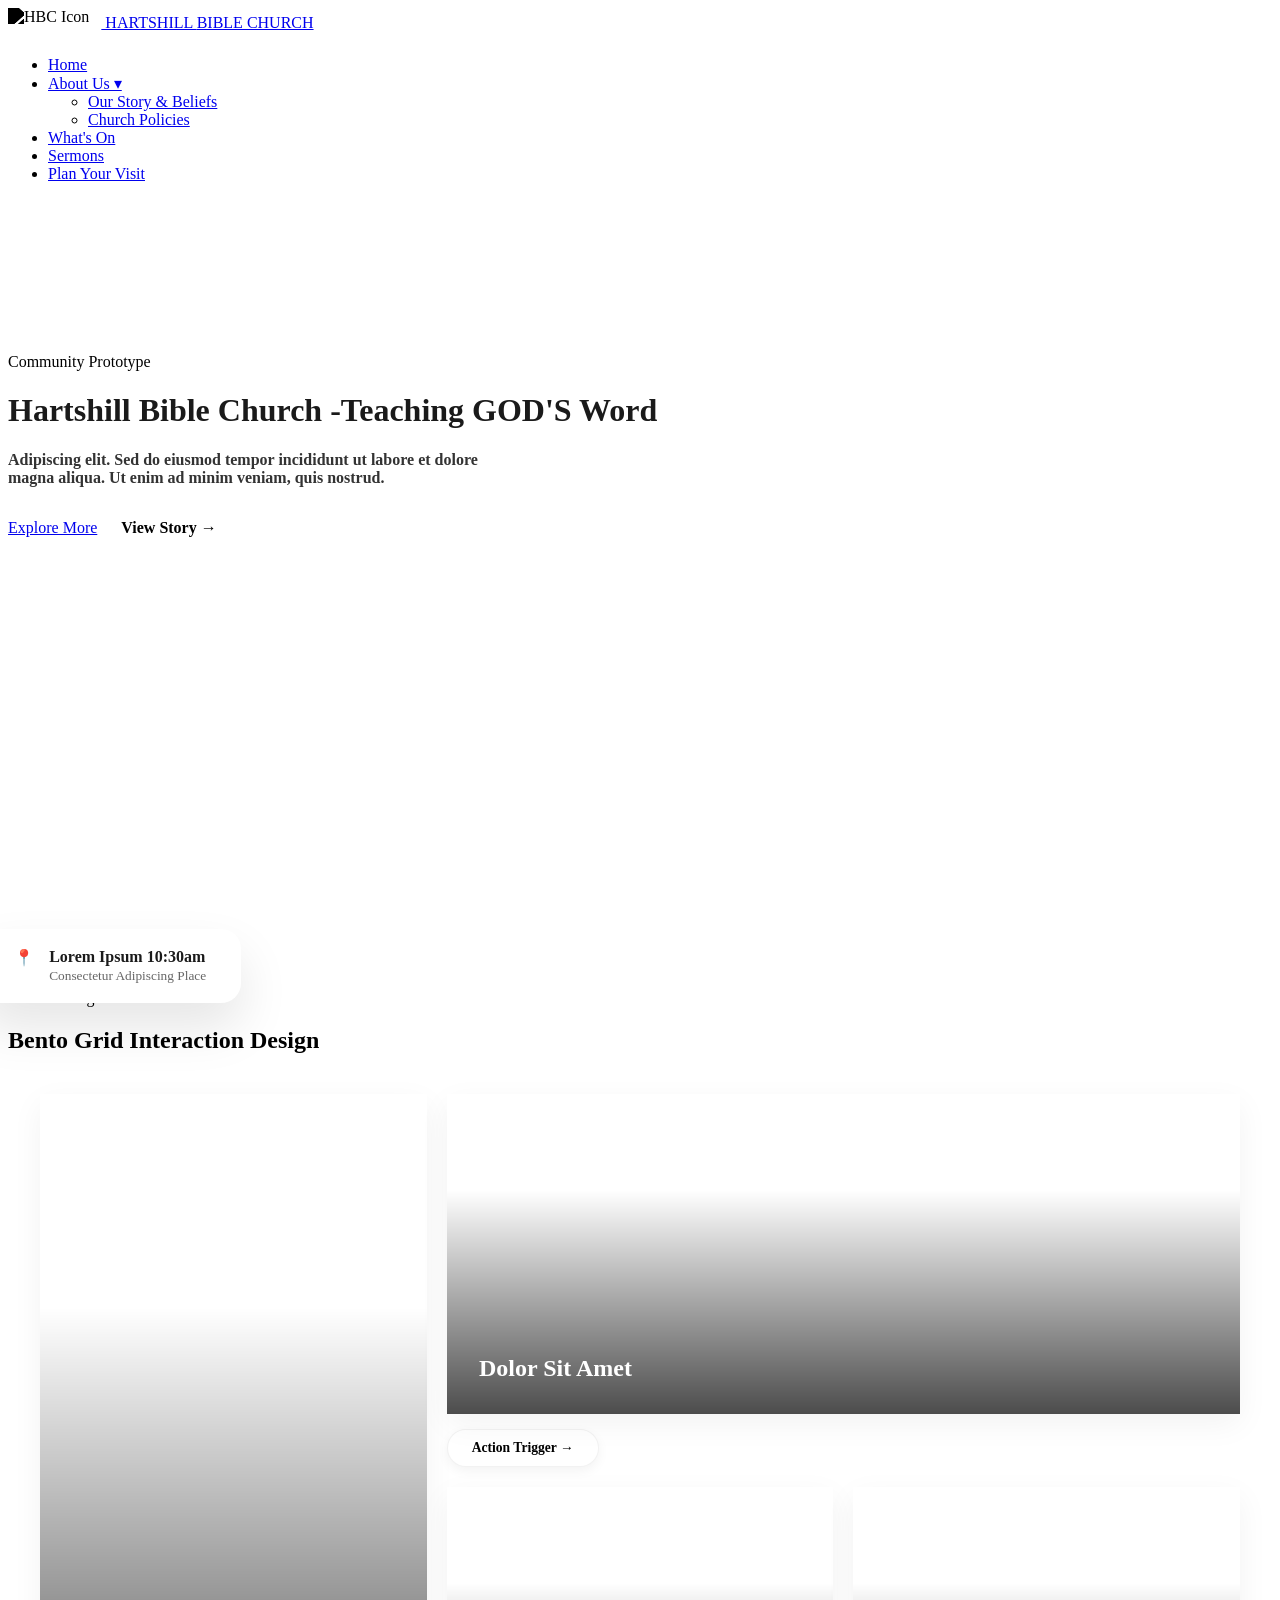
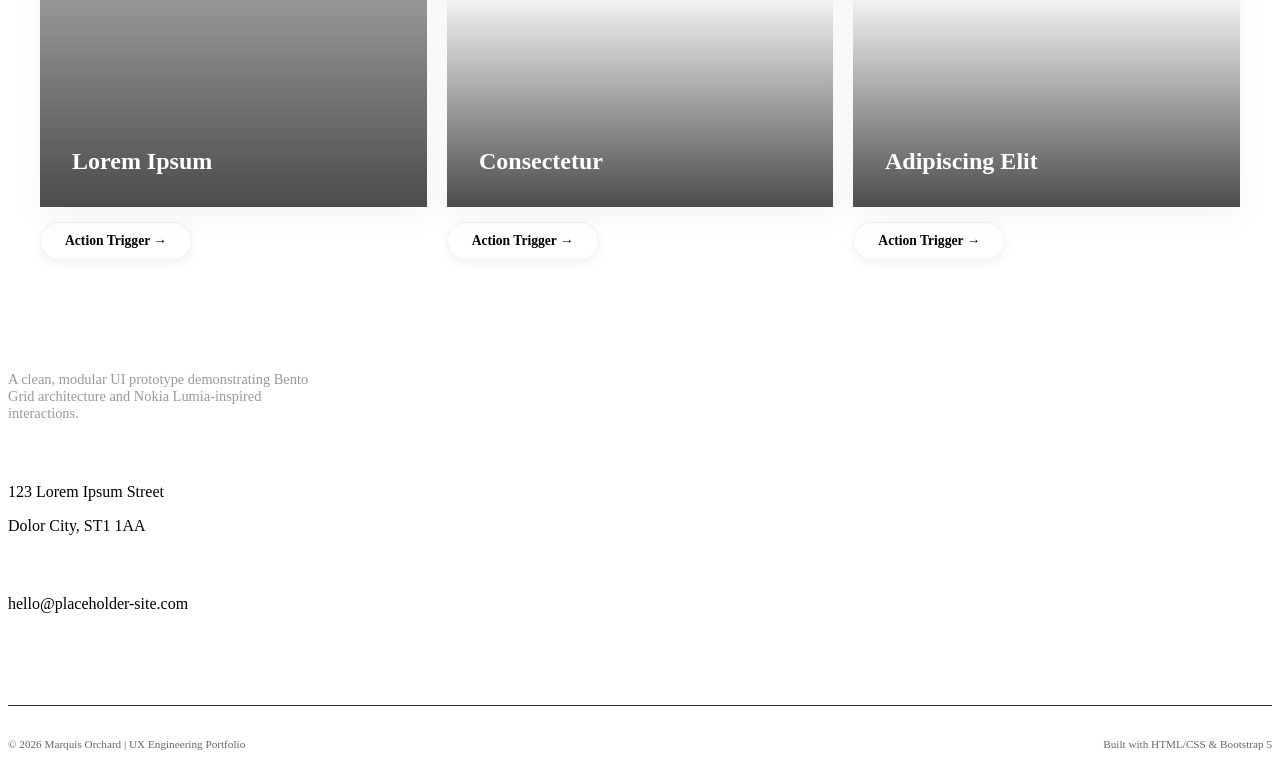
==== commit 3fd40df1: "changes" ====
--- a/index.html
+++ b/index.html
@@ -153,25 +153,34 @@
 </head>
 <body>
 
-    <nav class="navbar">
-        <a href="#" class="logo" style="text-decoration: none; color: inherit; display: flex; align-items: center;">
-            <img src="../Hartshill/images/logo/cross.svg" alt="Icon" class="nav-logo-icon">
-            Hartshill <span>Biblechurch</span>
-        </a>
-          <ul class="nav-links">
-            <li><a href="../Hartshill/index.html">Home</a></li>
-            <li class="dropdown">
-                <a href="../Hartshill/About1.html" class="dropbtn">About Us <span class="chevron">▾</span></a>
-                <ul class="dropdown-content">
-                    <li><a href="../Hartshill/About1.html">Our Story & Beliefs</a></li>
-                    <li><a href="../Hartshill/About2.html">Church Policies</a></li>
-                </ul>
-            </li>
-            <li><a href="../Hartshill/whatson.html">What's On</a></li>
-            <li><a href="../Hartshill/sermons.html">Sermons</a></li>
-            <li><a href="../Hartshill/contacts.html" class="btn-nav">Plan Your Visit</a></li>
-        </ul>
-    </nav>
+   <nav class="navbar">
+    <a href="../Hartshill/index.html" class="logo">
+        <img src="../Hartshill/images/logo/cross.svg" alt="HBC Icon" class="nav-logo-icon">
+        HARTSHILL <span>BIBLE CHURCH</span>
+    </a>
+
+    <input type="checkbox" id="menu-toggle" style="display: none;">
+    
+    <label for="menu-toggle" class="burger-label">
+        <span></span>
+        <span></span>
+        <span></span>
+    </label>
+
+    <ul class="nav-links">
+        <li><a href="../Hartshill/index.html">Home</a></li>
+        <li class="dropdown">
+            <a href="../Hartshill/About1.html" class="dropbtn">About Us ▾</a>
+            <ul class="dropdown-content">
+                <li><a href="../Hartshill/About1.html">Our Story & Beliefs</a></li>
+                <li><a href="../Hartshill/About2.html">Church Policies</a></li>
+            </ul>
+        </li>
+        <li><a href="../Hartshill/whatson.html">What's On</a></li>
+        <li><a href="../Hartshill/sermons.html">Sermons</a></li>
+        <li><a href="../Hartshill/contacts.html" class="btn-nav">Plan Your Visit</a></li>
+    </ul>
+</nav>
 
     <header class="video-hero">
         <div class="video-container">
